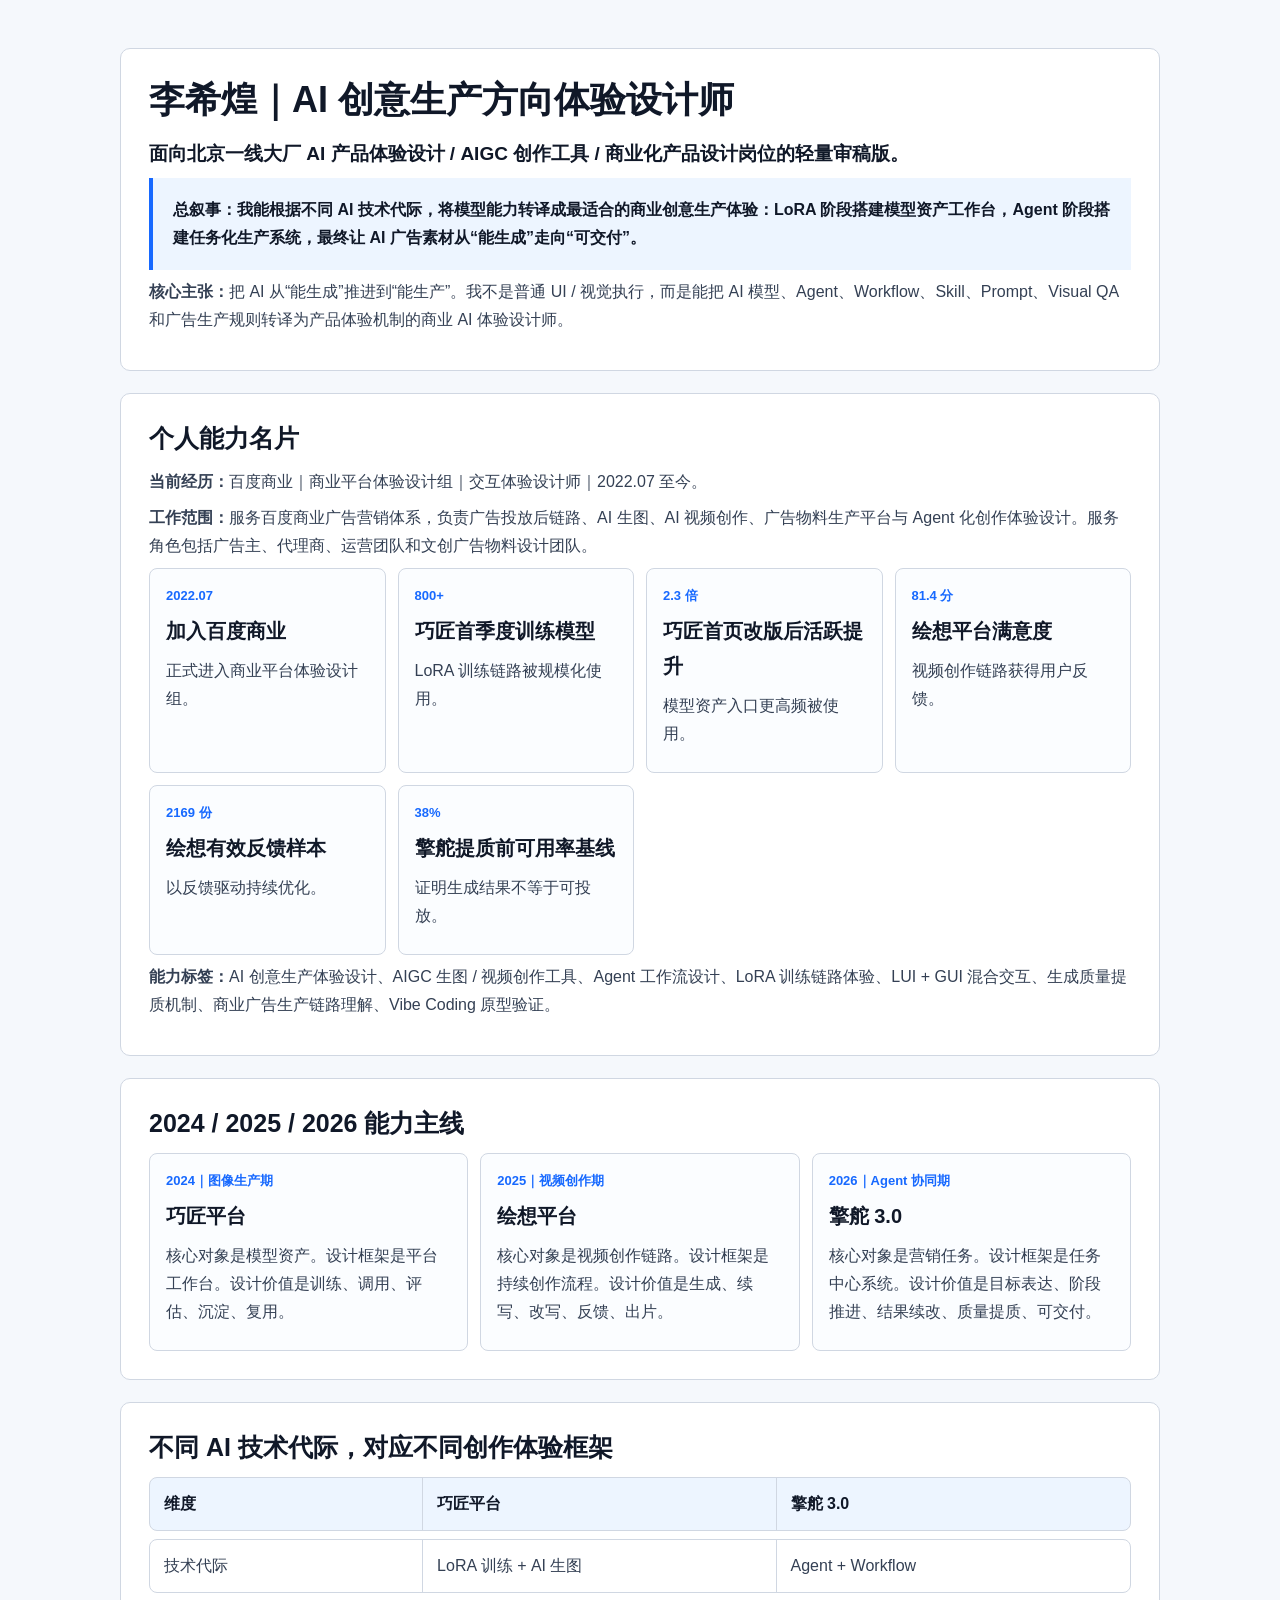
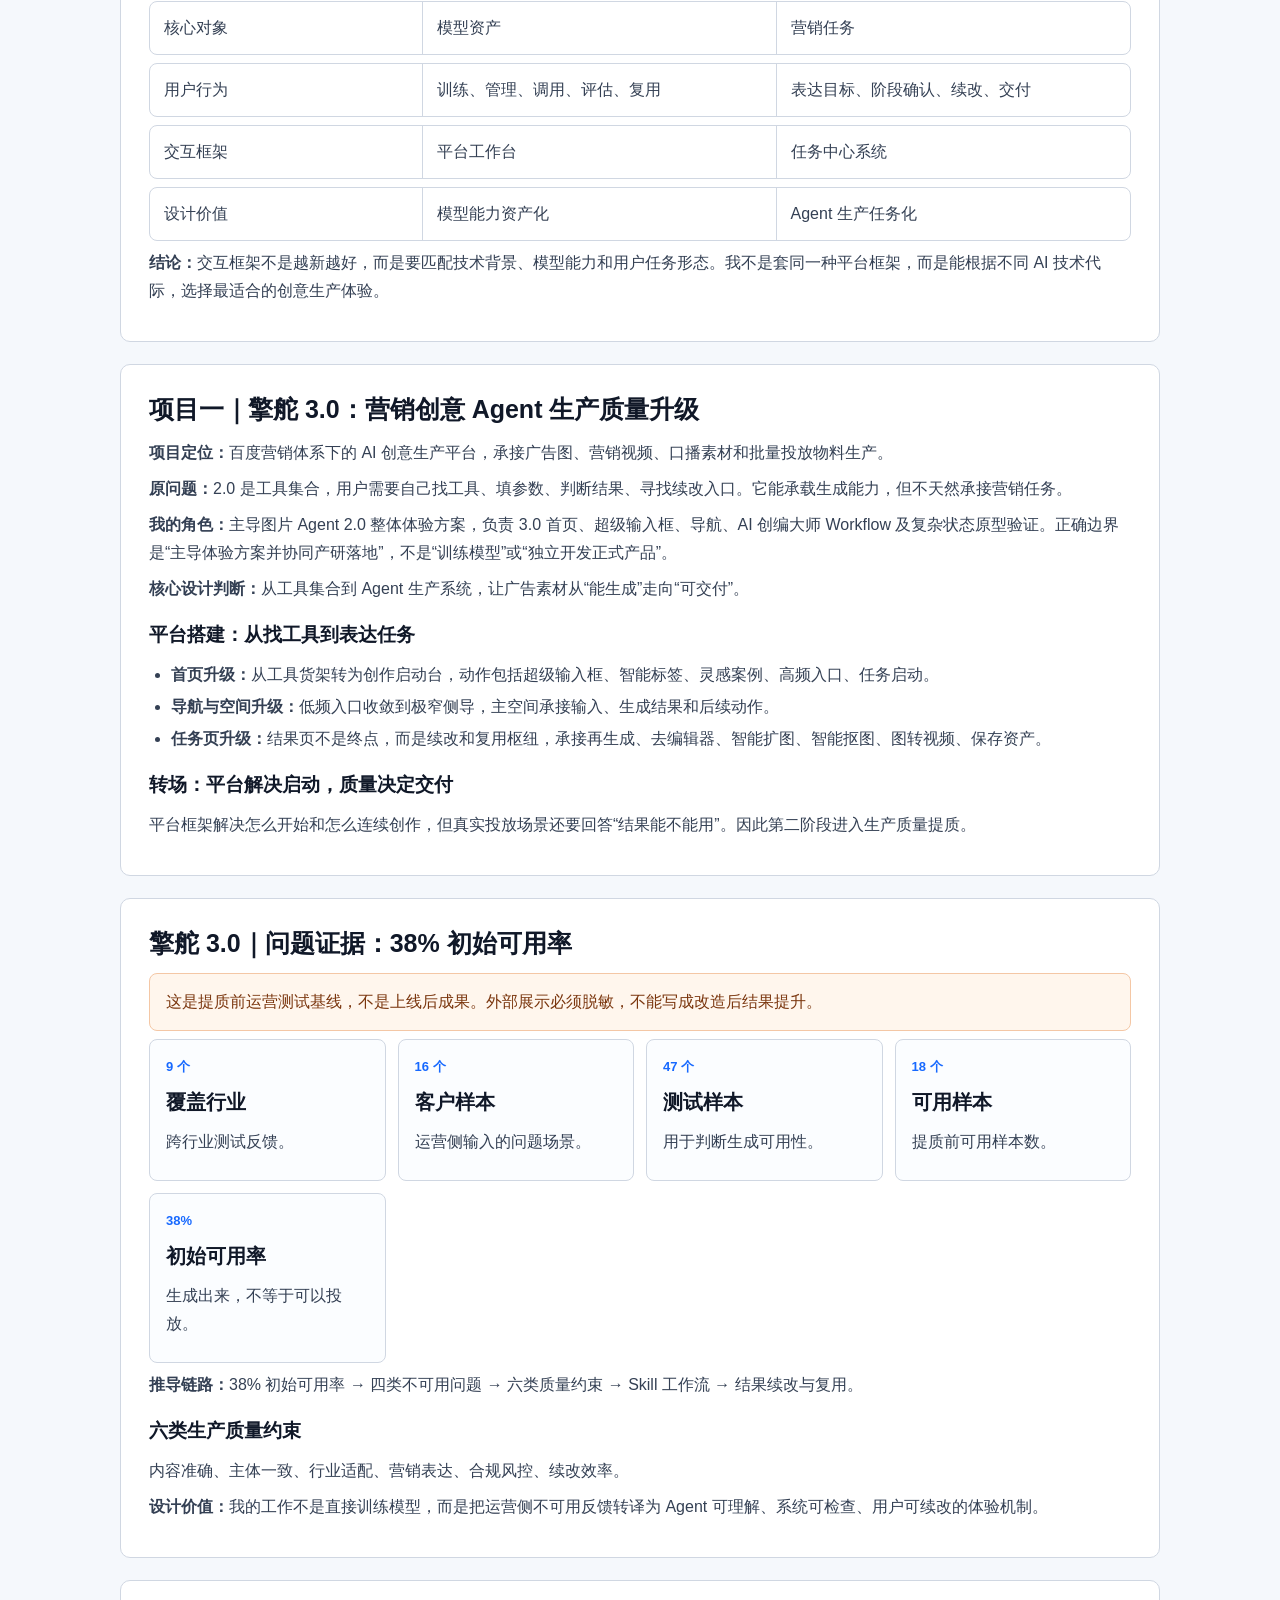
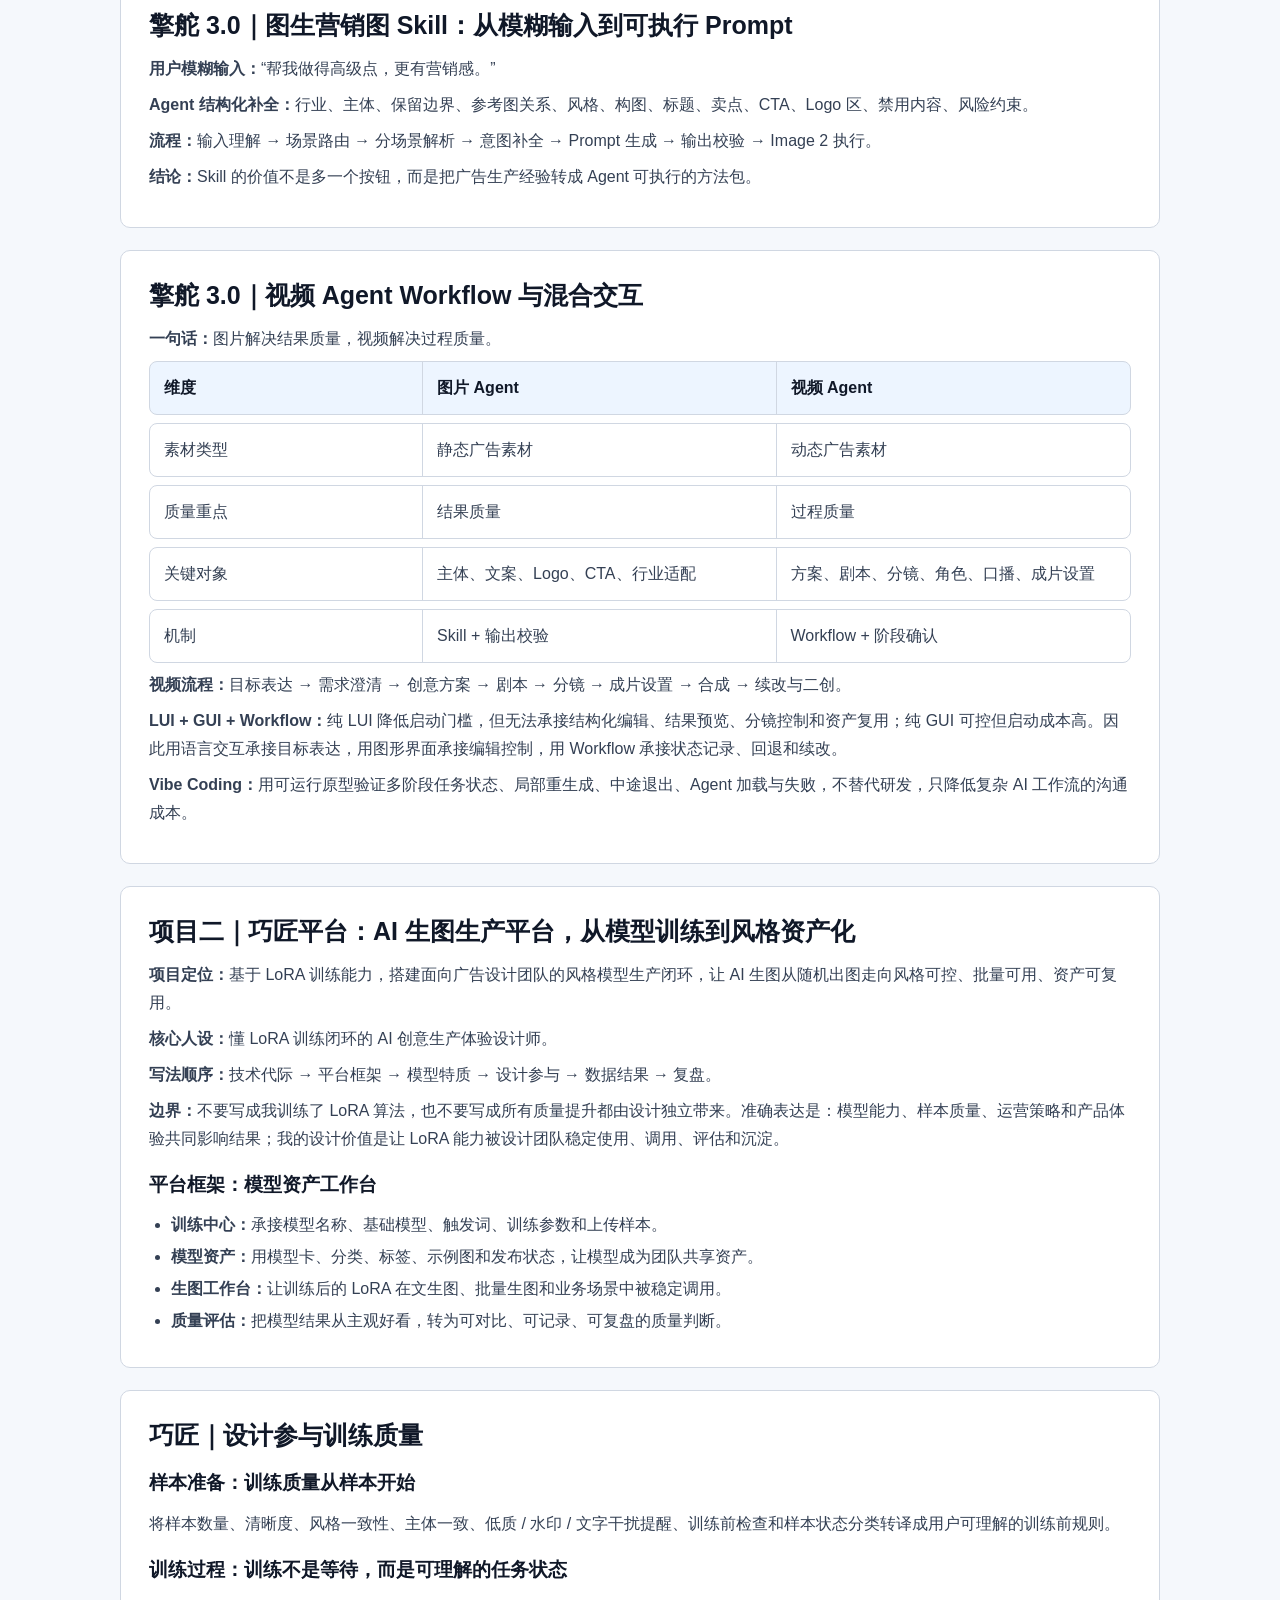
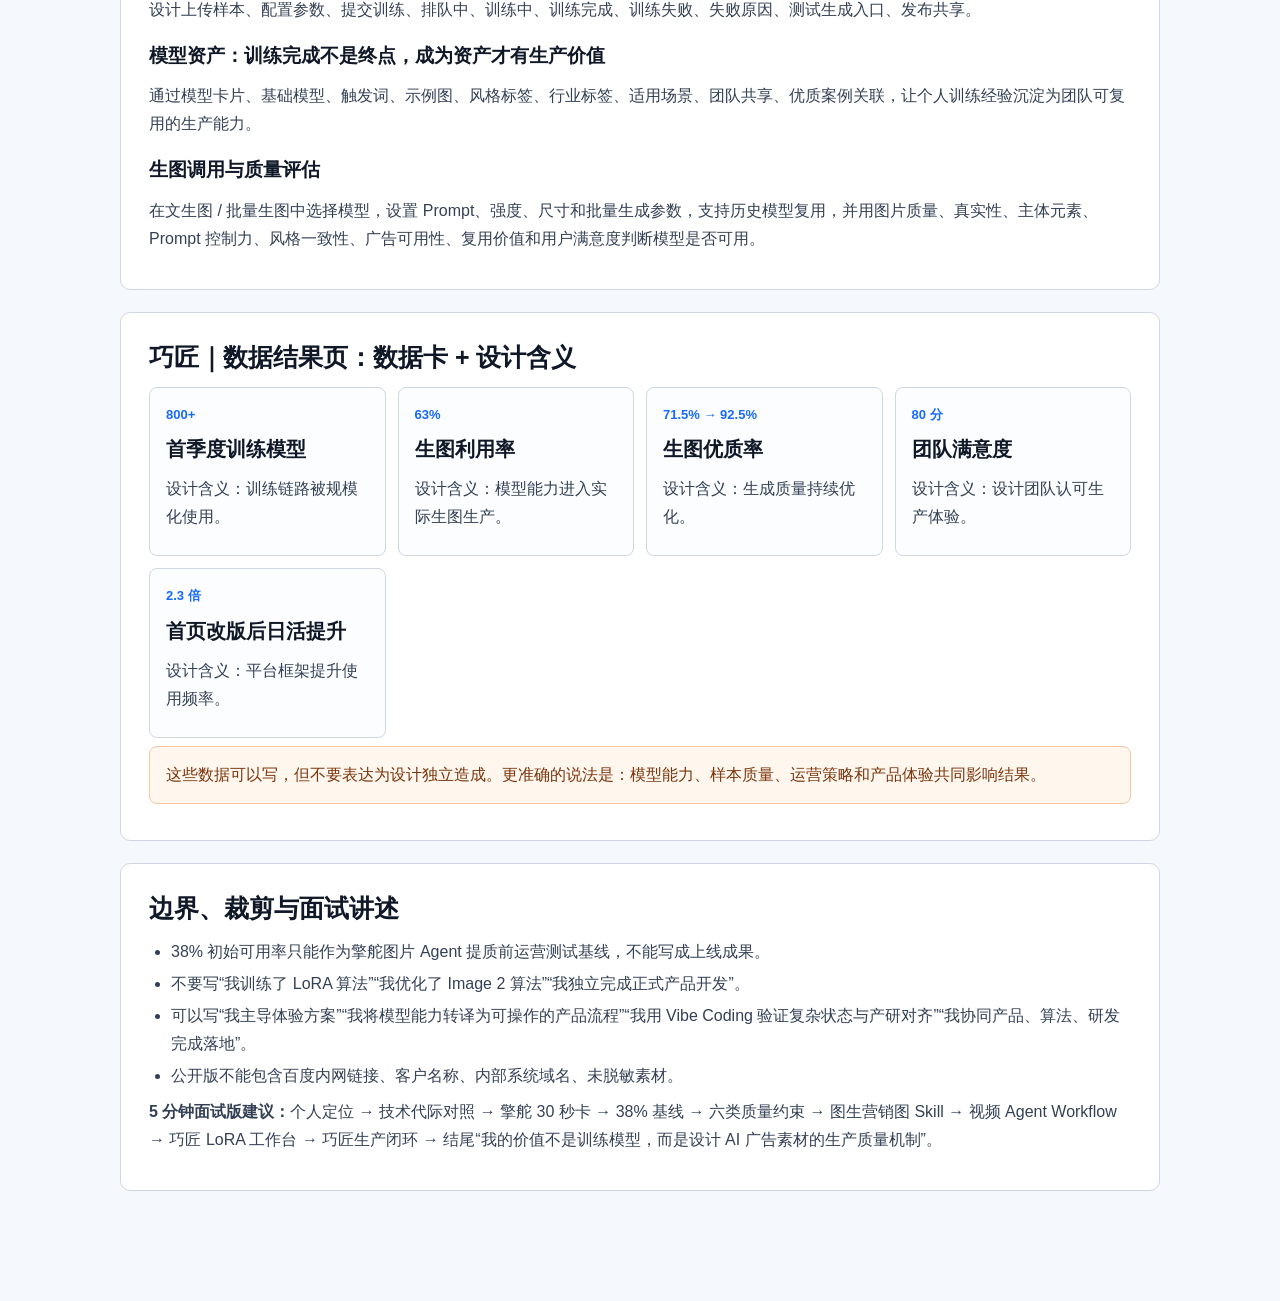
==== index.html @ fbc6fa7c "Optimize lightweight portfolio review page" ====
<!doctype html>
<html lang="zh-CN">
<head>
<meta charset="utf-8" />
<meta name="viewport" content="width=device-width, initial-scale=1" />
<title>人工智能创意生产研究｜轻量审稿版</title>
<style>
body{margin:0;background:#f5f8fc;color:#344054;font-family:-apple-system,BlinkMacSystemFont,"PingFang SC","Microsoft YaHei",Arial,sans-serif;line-height:1.75}main{max-width:1040px;margin:auto;padding:48px 24px 88px}section{margin:0 0 22px;padding:28px;border:1px solid #d0d7e2;border-radius:10px;background:#fff}h1,h2,h3{margin:0 0 14px;color:#101828;line-height:1.28}h1{font-size:36px}h2{font-size:25px}h3{font-size:19px;margin-top:20px}p{margin:8px 0}ul,ol{margin:8px 0 0 22px;padding:0}li{margin:4px 0}.lead{font-size:19px;font-weight:800;color:#101828}.tagline{padding:18px 20px;border-left:4px solid #1769ff;background:#edf5ff;color:#101828;font-weight:850}.grid{display:grid;grid-template-columns:repeat(auto-fit,minmax(230px,1fr));gap:12px}.card{padding:16px;border:1px solid #d0d7e2;border-radius:8px;background:#fbfdff}.card span{display:block;color:#1769ff;font-size:13px;font-weight:900}.card strong{display:block;margin:6px 0;color:#101828;font-size:20px}.table{display:grid;gap:8px}.row{display:grid;grid-template-columns:.85fr 1.1fr 1.1fr;border:1px solid #d0d7e2;border-radius:8px;overflow:hidden}.row>div{padding:12px 14px;border-right:1px solid #d0d7e2}.row>div:last-child{border-right:0}.head{background:#edf5ff;font-weight:900;color:#101828}.warn{padding:14px 16px;border:1px solid #f4c7a5;border-radius:8px;background:#fff6ed;color:#7a350d}@media(max-width:760px){main{padding:28px 14px 56px}section{padding:20px}.row{grid-template-columns:1fr}.row>div{border-right:0;border-bottom:1px solid #d0d7e2}.row>div:last-child{border-bottom:0}}
</style>
</head>
<body>
<main>
<section>
<h1>李希煌｜AI 创意生产方向体验设计师</h1>
<p class="lead">面向北京一线大厂 AI 产品体验设计 / AIGC 创作工具 / 商业化产品设计岗位的轻量审稿版。</p>
<p class="tagline">总叙事：我能根据不同 AI 技术代际，将模型能力转译成最适合的商业创意生产体验：LoRA 阶段搭建模型资产工作台，Agent 阶段搭建任务化生产系统，最终让 AI 广告素材从“能生成”走向“可交付”。</p>
<p><strong>核心主张：</strong>把 AI 从“能生成”推进到“能生产”。我不是普通 UI / 视觉执行，而是能把 AI 模型、Agent、Workflow、Skill、Prompt、Visual QA 和广告生产规则转译为产品体验机制的商业 AI 体验设计师。</p>
</section>
<section>
<h2>个人能力名片</h2>
<p><strong>当前经历：</strong>百度商业｜商业平台体验设计组｜交互体验设计师｜2022.07 至今。</p>
<p><strong>工作范围：</strong>服务百度商业广告营销体系，负责广告投放后链路、AI 生图、AI 视频创作、广告物料生产平台与 Agent 化创作体验设计。服务角色包括广告主、代理商、运营团队和文创广告物料设计团队。</p>
<div class="grid"><div class="card"><span>2022.07</span><strong>加入百度商业</strong><p>正式进入商业平台体验设计组。</p></div><div class="card"><span>800+</span><strong>巧匠首季度训练模型</strong><p>LoRA 训练链路被规模化使用。</p></div><div class="card"><span>2.3 倍</span><strong>巧匠首页改版后活跃提升</strong><p>模型资产入口更高频被使用。</p></div><div class="card"><span>81.4 分</span><strong>绘想平台满意度</strong><p>视频创作链路获得用户反馈。</p></div><div class="card"><span>2169 份</span><strong>绘想有效反馈样本</strong><p>以反馈驱动持续优化。</p></div><div class="card"><span>38%</span><strong>擎舵提质前可用率基线</strong><p>证明生成结果不等于可投放。</p></div></div>
<p><strong>能力标签：</strong>AI 创意生产体验设计、AIGC 生图 / 视频创作工具、Agent 工作流设计、LoRA 训练链路体验、LUI + GUI 混合交互、生成质量提质机制、商业广告生产链路理解、Vibe Coding 原型验证。</p>
</section>
<section>
<h2>2024 / 2025 / 2026 能力主线</h2>
<div class="grid"><div class="card"><span>2024｜图像生产期</span><strong>巧匠平台</strong><p>核心对象是模型资产。设计框架是平台工作台。设计价值是训练、调用、评估、沉淀、复用。</p></div><div class="card"><span>2025｜视频创作期</span><strong>绘想平台</strong><p>核心对象是视频创作链路。设计框架是持续创作流程。设计价值是生成、续写、改写、反馈、出片。</p></div><div class="card"><span>2026｜Agent 协同期</span><strong>擎舵 3.0</strong><p>核心对象是营销任务。设计框架是任务中心系统。设计价值是目标表达、阶段推进、结果续改、质量提质、可交付。</p></div></div>
</section>
<section>
<h2>不同 AI 技术代际，对应不同创作体验框架</h2>
<div class="table"><div class="row head"><div>维度</div><div>巧匠平台</div><div>擎舵 3.0</div></div><div class="row"><div>技术代际</div><div>LoRA 训练 + AI 生图</div><div>Agent + Workflow</div></div><div class="row"><div>核心对象</div><div>模型资产</div><div>营销任务</div></div><div class="row"><div>用户行为</div><div>训练、管理、调用、评估、复用</div><div>表达目标、阶段确认、续改、交付</div></div><div class="row"><div>交互框架</div><div>平台工作台</div><div>任务中心系统</div></div><div class="row"><div>设计价值</div><div>模型能力资产化</div><div>Agent 生产任务化</div></div></div>
<p><strong>结论：</strong>交互框架不是越新越好，而是要匹配技术背景、模型能力和用户任务形态。我不是套同一种平台框架，而是能根据不同 AI 技术代际，选择最适合的创意生产体验。</p>
</section>
<section>
<h2>项目一｜擎舵 3.0：营销创意 Agent 生产质量升级</h2>
<p><strong>项目定位：</strong>百度营销体系下的 AI 创意生产平台，承接广告图、营销视频、口播素材和批量投放物料生产。</p>
<p><strong>原问题：</strong>2.0 是工具集合，用户需要自己找工具、填参数、判断结果、寻找续改入口。它能承载生成能力，但不天然承接营销任务。</p>
<p><strong>我的角色：</strong>主导图片 Agent 2.0 整体体验方案，负责 3.0 首页、超级输入框、导航、AI 创编大师 Workflow 及复杂状态原型验证。正确边界是“主导体验方案并协同产研落地”，不是“训练模型”或“独立开发正式产品”。</p>
<p><strong>核心设计判断：</strong>从工具集合到 Agent 生产系统，让广告素材从“能生成”走向“可交付”。</p>
<h3>平台搭建：从找工具到表达任务</h3>
<ul><li><strong>首页升级：</strong>从工具货架转为创作启动台，动作包括超级输入框、智能标签、灵感案例、高频入口、任务启动。</li><li><strong>导航与空间升级：</strong>低频入口收敛到极窄侧导，主空间承接输入、生成结果和后续动作。</li><li><strong>任务页升级：</strong>结果页不是终点，而是续改和复用枢纽，承接再生成、去编辑器、智能扩图、智能抠图、图转视频、保存资产。</li></ul>
<h3>转场：平台解决启动，质量决定交付</h3>
<p>平台框架解决怎么开始和怎么连续创作，但真实投放场景还要回答“结果能不能用”。因此第二阶段进入生产质量提质。</p>
</section>
<section>
<h2>擎舵 3.0｜问题证据：38% 初始可用率</h2>
<p class="warn">这是提质前运营测试基线，不是上线后成果。外部展示必须脱敏，不能写成改造后结果提升。</p>
<div class="grid"><div class="card"><span>9 个</span><strong>覆盖行业</strong><p>跨行业测试反馈。</p></div><div class="card"><span>16 个</span><strong>客户样本</strong><p>运营侧输入的问题场景。</p></div><div class="card"><span>47 个</span><strong>测试样本</strong><p>用于判断生成可用性。</p></div><div class="card"><span>18 个</span><strong>可用样本</strong><p>提质前可用样本数。</p></div><div class="card"><span>38%</span><strong>初始可用率</strong><p>生成出来，不等于可以投放。</p></div></div>
<p><strong>推导链路：</strong>38% 初始可用率 → 四类不可用问题 → 六类质量约束 → Skill 工作流 → 结果续改与复用。</p>
<h3>六类生产质量约束</h3>
<p>内容准确、主体一致、行业适配、营销表达、合规风控、续改效率。</p>
<p><strong>设计价值：</strong>我的工作不是直接训练模型，而是把运营侧不可用反馈转译为 Agent 可理解、系统可检查、用户可续改的体验机制。</p>
</section>
<section>
<h2>擎舵 3.0｜图生营销图 Skill：从模糊输入到可执行 Prompt</h2>
<p><strong>用户模糊输入：</strong>“帮我做得高级点，更有营销感。”</p>
<p><strong>Agent 结构化补全：</strong>行业、主体、保留边界、参考图关系、风格、构图、标题、卖点、CTA、Logo 区、禁用内容、风险约束。</p>
<p><strong>流程：</strong>输入理解 → 场景路由 → 分场景解析 → 意图补全 → Prompt 生成 → 输出校验 → Image 2 执行。</p>
<p><strong>结论：</strong>Skill 的价值不是多一个按钮，而是把广告生产经验转成 Agent 可执行的方法包。</p>
</section>
<section>
<h2>擎舵 3.0｜视频 Agent Workflow 与混合交互</h2>
<p><strong>一句话：</strong>图片解决结果质量，视频解决过程质量。</p>
<div class="table"><div class="row head"><div>维度</div><div>图片 Agent</div><div>视频 Agent</div></div><div class="row"><div>素材类型</div><div>静态广告素材</div><div>动态广告素材</div></div><div class="row"><div>质量重点</div><div>结果质量</div><div>过程质量</div></div><div class="row"><div>关键对象</div><div>主体、文案、Logo、CTA、行业适配</div><div>方案、剧本、分镜、角色、口播、成片设置</div></div><div class="row"><div>机制</div><div>Skill + 输出校验</div><div>Workflow + 阶段确认</div></div></div>
<p><strong>视频流程：</strong>目标表达 → 需求澄清 → 创意方案 → 剧本 → 分镜 → 成片设置 → 合成 → 续改与二创。</p>
<p><strong>LUI + GUI + Workflow：</strong>纯 LUI 降低启动门槛，但无法承接结构化编辑、结果预览、分镜控制和资产复用；纯 GUI 可控但启动成本高。因此用语言交互承接目标表达，用图形界面承接编辑控制，用 Workflow 承接状态记录、回退和续改。</p>
<p><strong>Vibe Coding：</strong>用可运行原型验证多阶段任务状态、局部重生成、中途退出、Agent 加载与失败，不替代研发，只降低复杂 AI 工作流的沟通成本。</p>
</section>
<section>
<h2>项目二｜巧匠平台：AI 生图生产平台，从模型训练到风格资产化</h2>
<p><strong>项目定位：</strong>基于 LoRA 训练能力，搭建面向广告设计团队的风格模型生产闭环，让 AI 生图从随机出图走向风格可控、批量可用、资产可复用。</p>
<p><strong>核心人设：</strong>懂 LoRA 训练闭环的 AI 创意生产体验设计师。</p>
<p><strong>写法顺序：</strong>技术代际 → 平台框架 → 模型特质 → 设计参与 → 数据结果 → 复盘。</p>
<p><strong>边界：</strong>不要写成我训练了 LoRA 算法，也不要写成所有质量提升都由设计独立带来。准确表达是：模型能力、样本质量、运营策略和产品体验共同影响结果；我的设计价值是让 LoRA 能力被设计团队稳定使用、调用、评估和沉淀。</p>
<h3>平台框架：模型资产工作台</h3>
<ul><li><strong>训练中心：</strong>承接模型名称、基础模型、触发词、训练参数和上传样本。</li><li><strong>模型资产：</strong>用模型卡、分类、标签、示例图和发布状态，让模型成为团队共享资产。</li><li><strong>生图工作台：</strong>让训练后的 LoRA 在文生图、批量生图和业务场景中被稳定调用。</li><li><strong>质量评估：</strong>把模型结果从主观好看，转为可对比、可记录、可复盘的质量判断。</li></ul>
</section>
<section>
<h2>巧匠｜设计参与训练质量</h2>
<h3>样本准备：训练质量从样本开始</h3><p>将样本数量、清晰度、风格一致性、主体一致、低质 / 水印 / 文字干扰提醒、训练前检查和样本状态分类转译成用户可理解的训练前规则。</p>
<h3>训练过程：训练不是等待，而是可理解的任务状态</h3><p>设计上传样本、配置参数、提交训练、排队中、训练中、训练完成、训练失败、失败原因、测试生成入口、发布共享。</p>
<h3>模型资产：训练完成不是终点，成为资产才有生产价值</h3><p>通过模型卡片、基础模型、触发词、示例图、风格标签、行业标签、适用场景、团队共享、优质案例关联，让个人训练经验沉淀为团队可复用的生产能力。</p>
<h3>生图调用与质量评估</h3><p>在文生图 / 批量生图中选择模型，设置 Prompt、强度、尺寸和批量生成参数，支持历史模型复用，并用图片质量、真实性、主体元素、Prompt 控制力、风格一致性、广告可用性、复用价值和用户满意度判断模型是否可用。</p>
</section>
<section>
<h2>巧匠｜数据结果页：数据卡 + 设计含义</h2>
<div class="grid"><div class="card"><span>800+</span><strong>首季度训练模型</strong><p>设计含义：训练链路被规模化使用。</p></div><div class="card"><span>63%</span><strong>生图利用率</strong><p>设计含义：模型能力进入实际生图生产。</p></div><div class="card"><span>71.5% → 92.5%</span><strong>生图优质率</strong><p>设计含义：生成质量持续优化。</p></div><div class="card"><span>80 分</span><strong>团队满意度</strong><p>设计含义：设计团队认可生产体验。</p></div><div class="card"><span>2.3 倍</span><strong>首页改版后日活提升</strong><p>设计含义：平台框架提升使用频率。</p></div></div>
<p class="warn">这些数据可以写，但不要表达为设计独立造成。更准确的说法是：模型能力、样本质量、运营策略和产品体验共同影响结果。</p>
</section>
<section>
<h2>边界、裁剪与面试讲述</h2>
<ul><li>38% 初始可用率只能作为擎舵图片 Agent 提质前运营测试基线，不能写成上线成果。</li><li>不要写“我训练了 LoRA 算法”“我优化了 Image 2 算法”“我独立完成正式产品开发”。</li><li>可以写“我主导体验方案”“我将模型能力转译为可操作的产品流程”“我用 Vibe Coding 验证复杂状态与产研对齐”“我协同产品、算法、研发完成落地”。</li><li>公开版不能包含百度内网链接、客户名称、内部系统域名、未脱敏素材。</li></ul>
<p><strong>5 分钟面试版建议：</strong>个人定位 → 技术代际对照 → 擎舵 30 秒卡 → 38% 基线 → 六类质量约束 → 图生营销图 Skill → 视频 Agent Workflow → 巧匠 LoRA 工作台 → 巧匠生产闭环 → 结尾“我的价值不是训练模型，而是设计 AI 广告素材的生产质量机制”。</p>
</section>
</main>
</body>
</html>
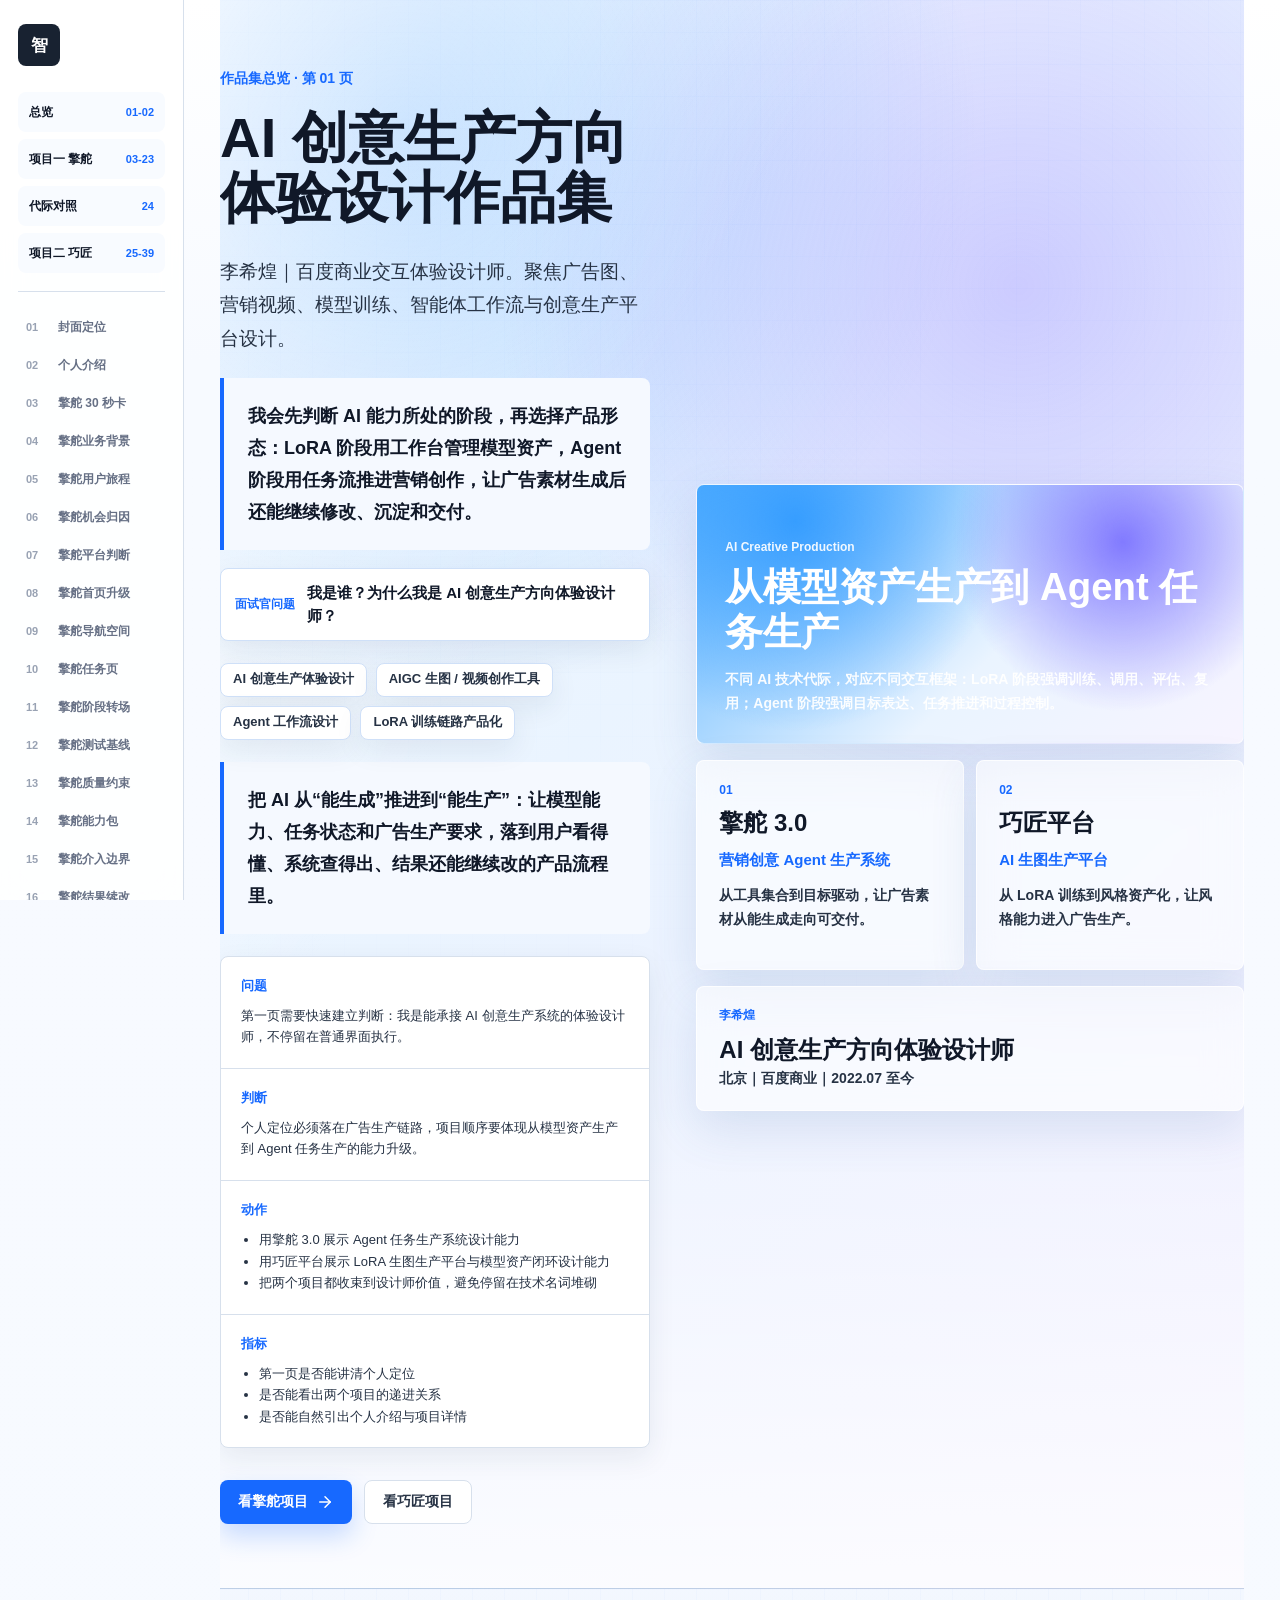
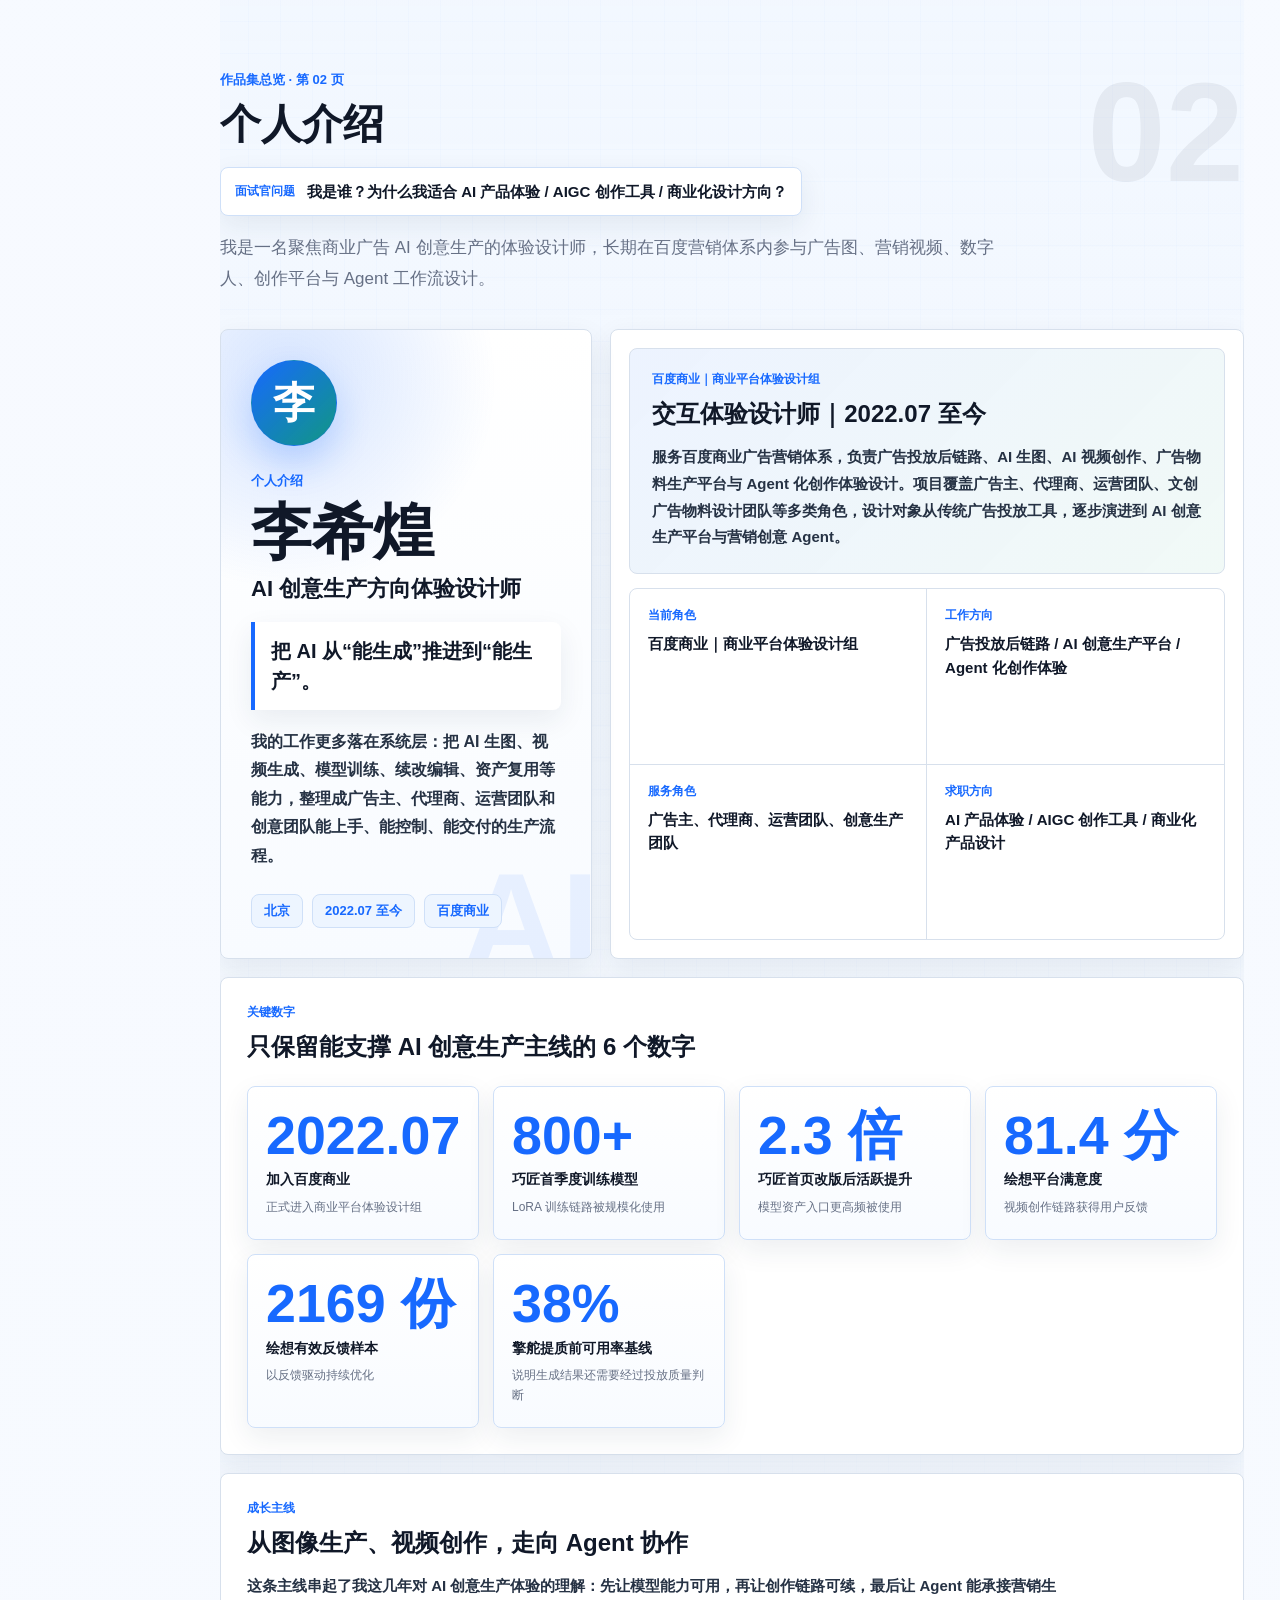
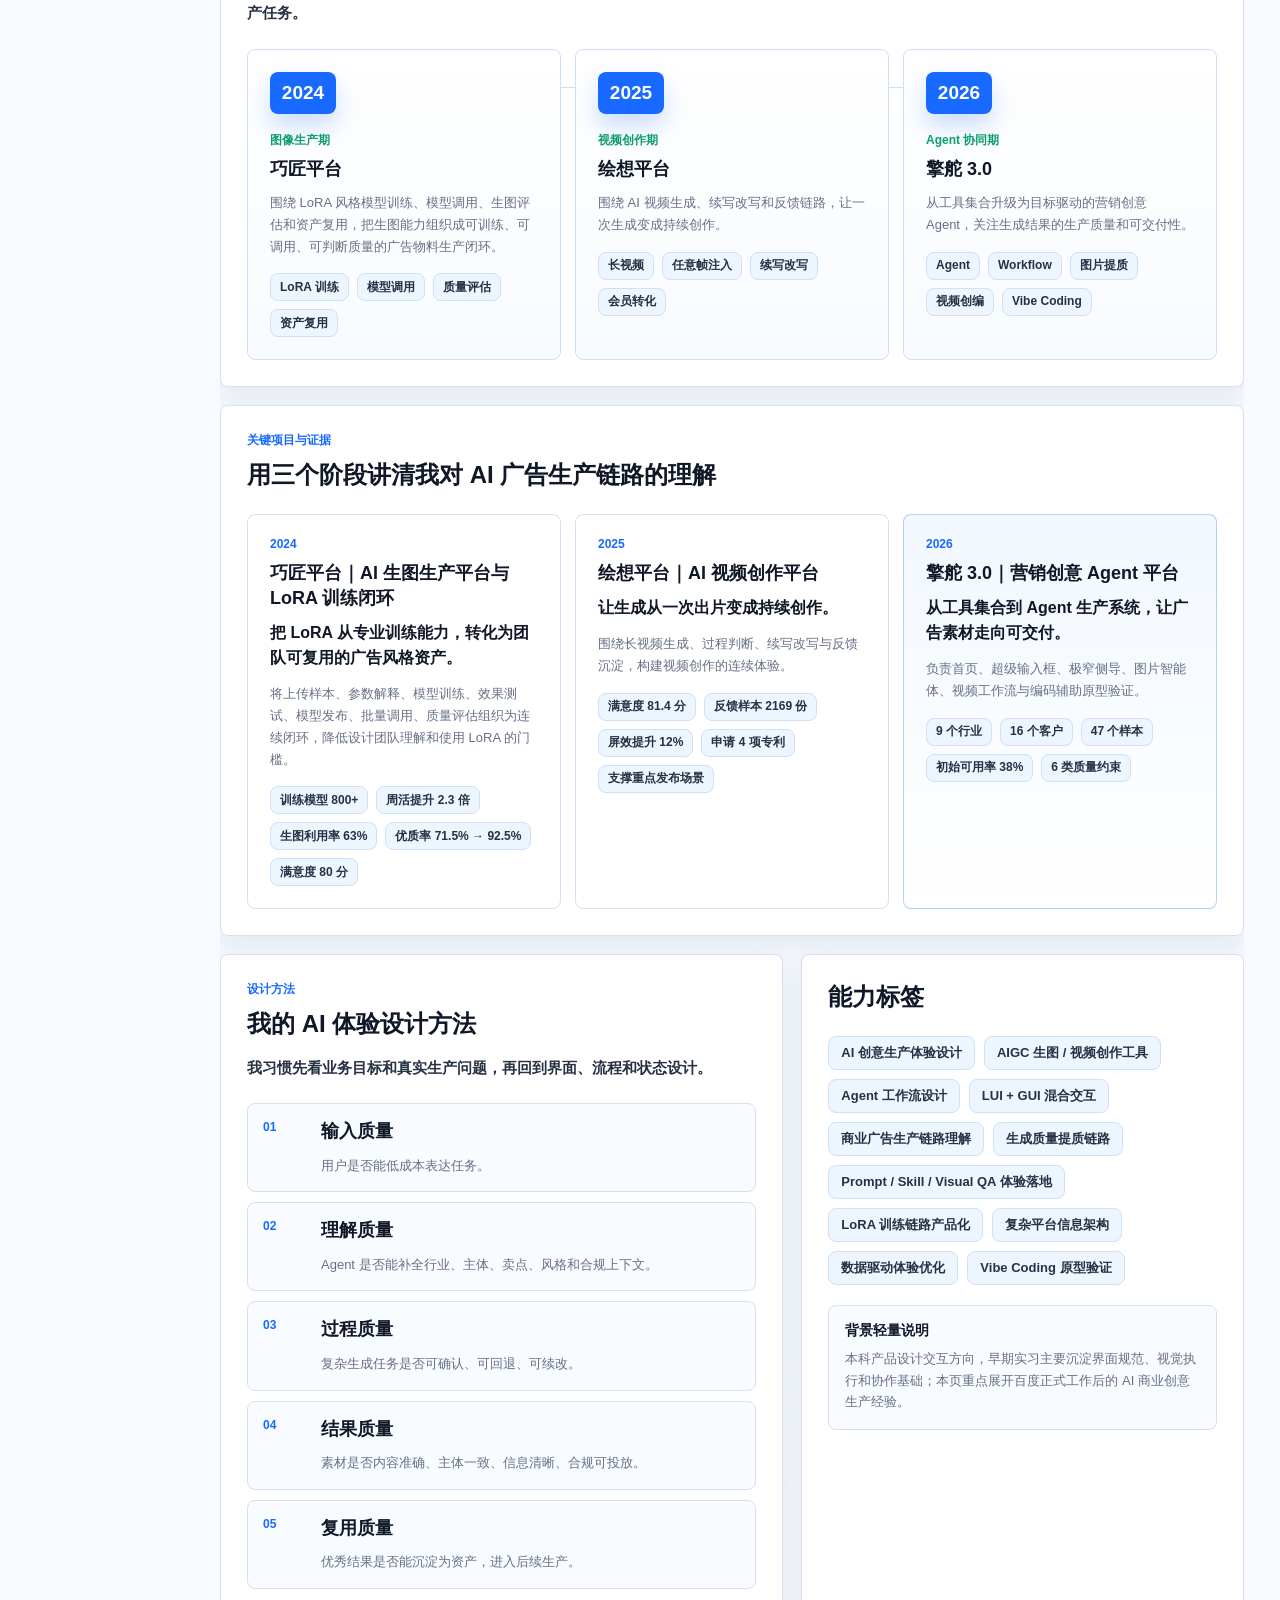
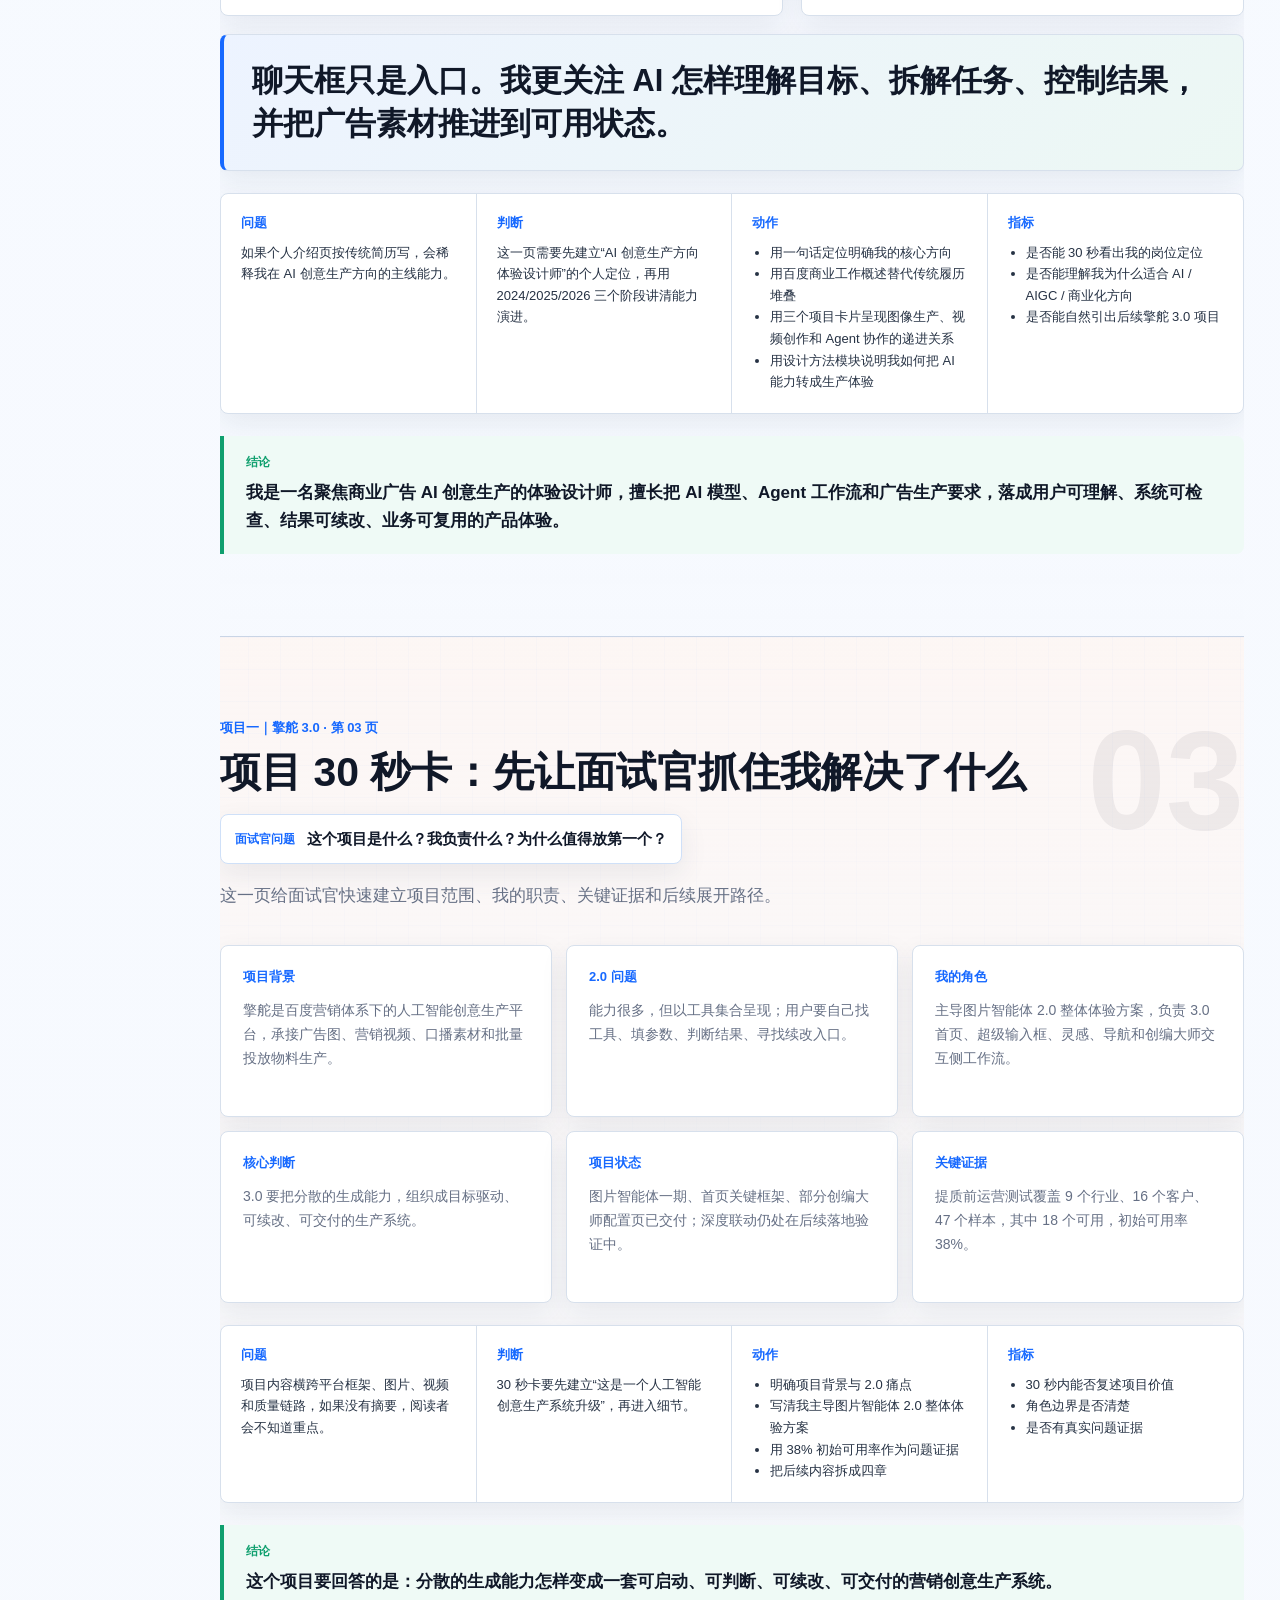
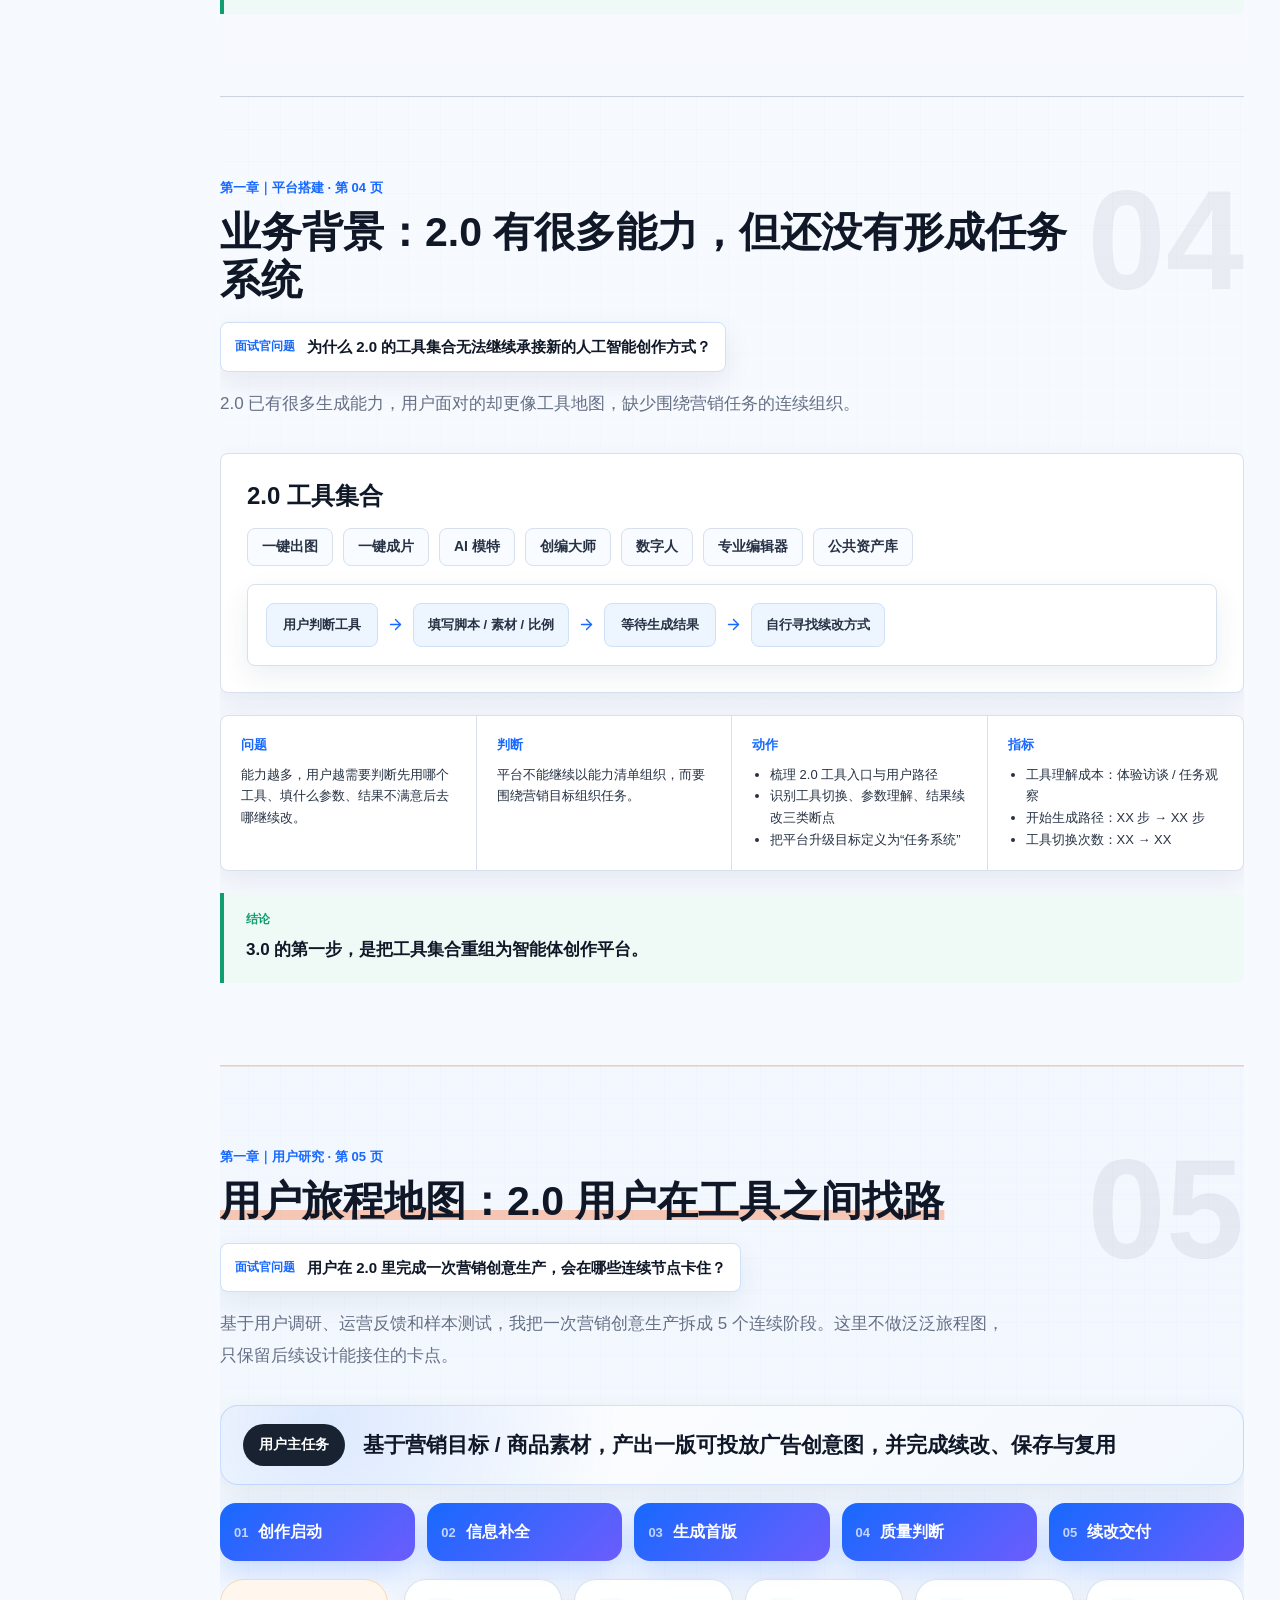
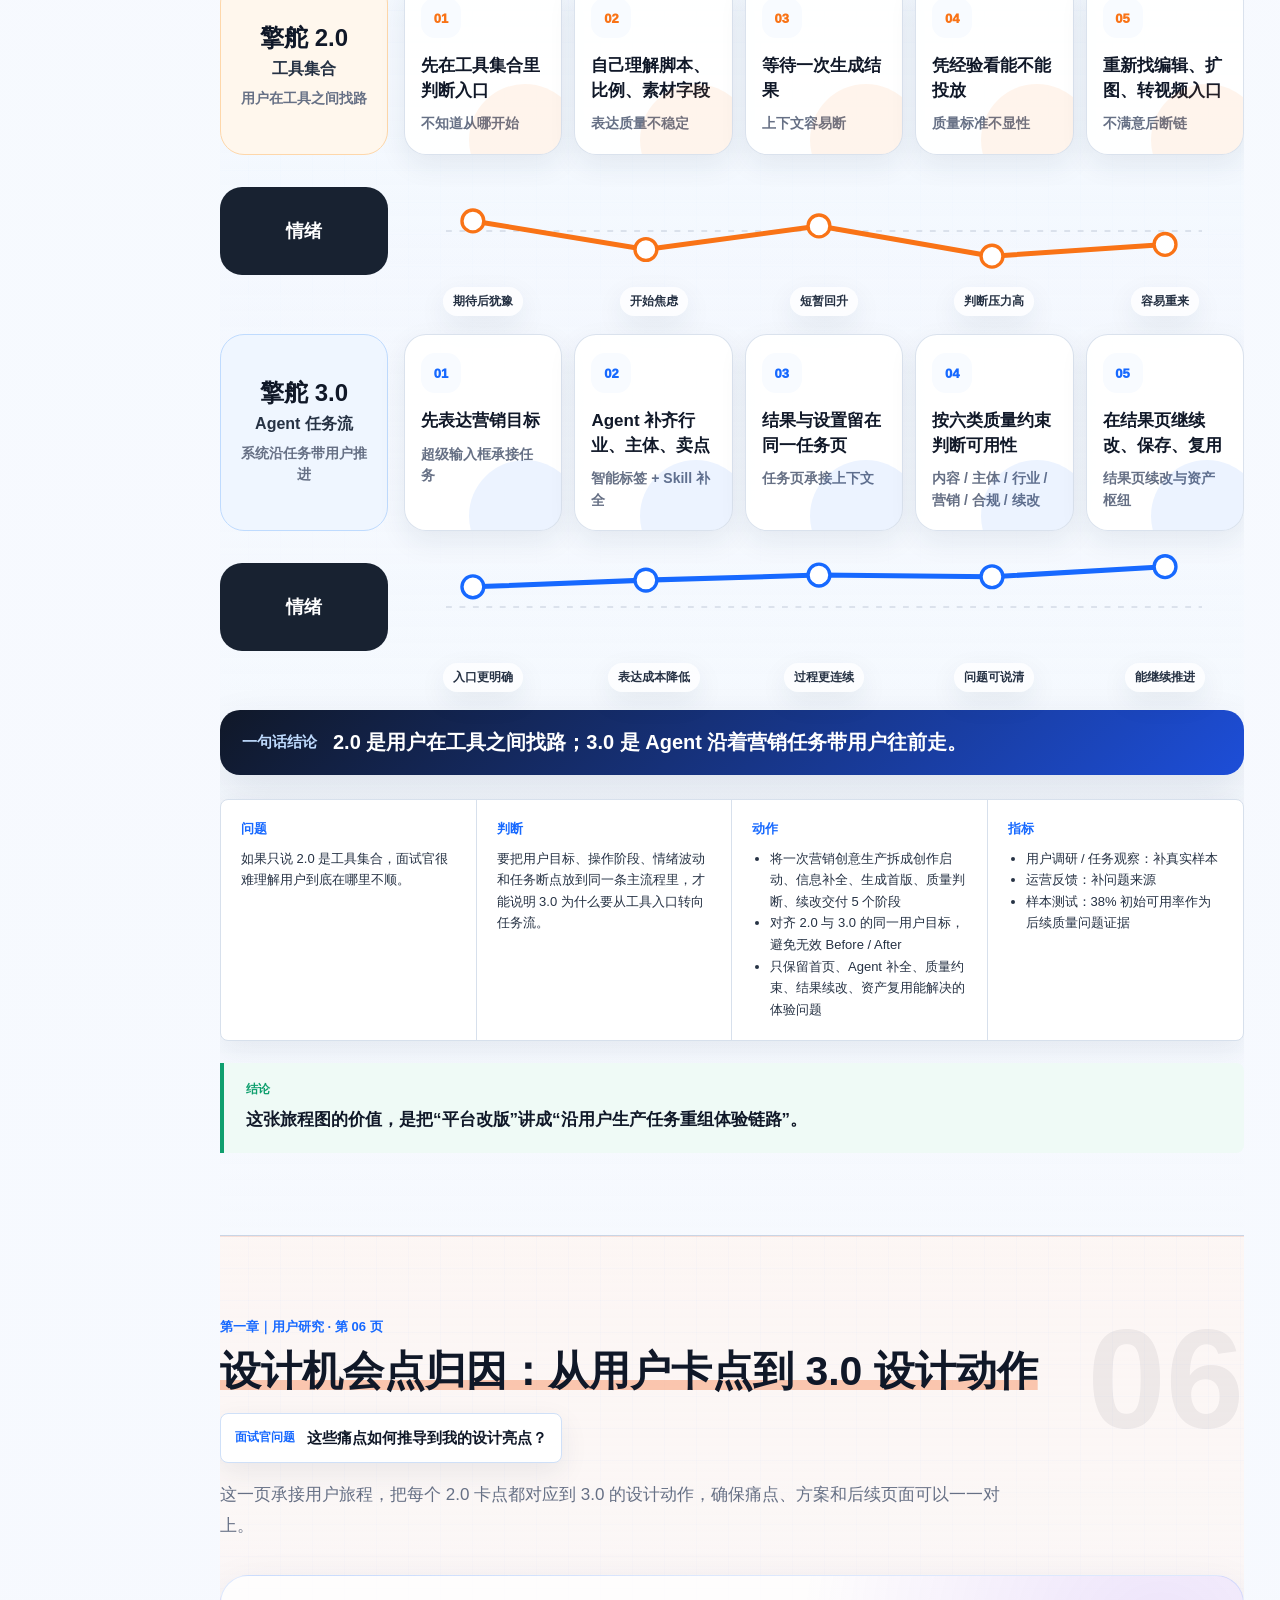
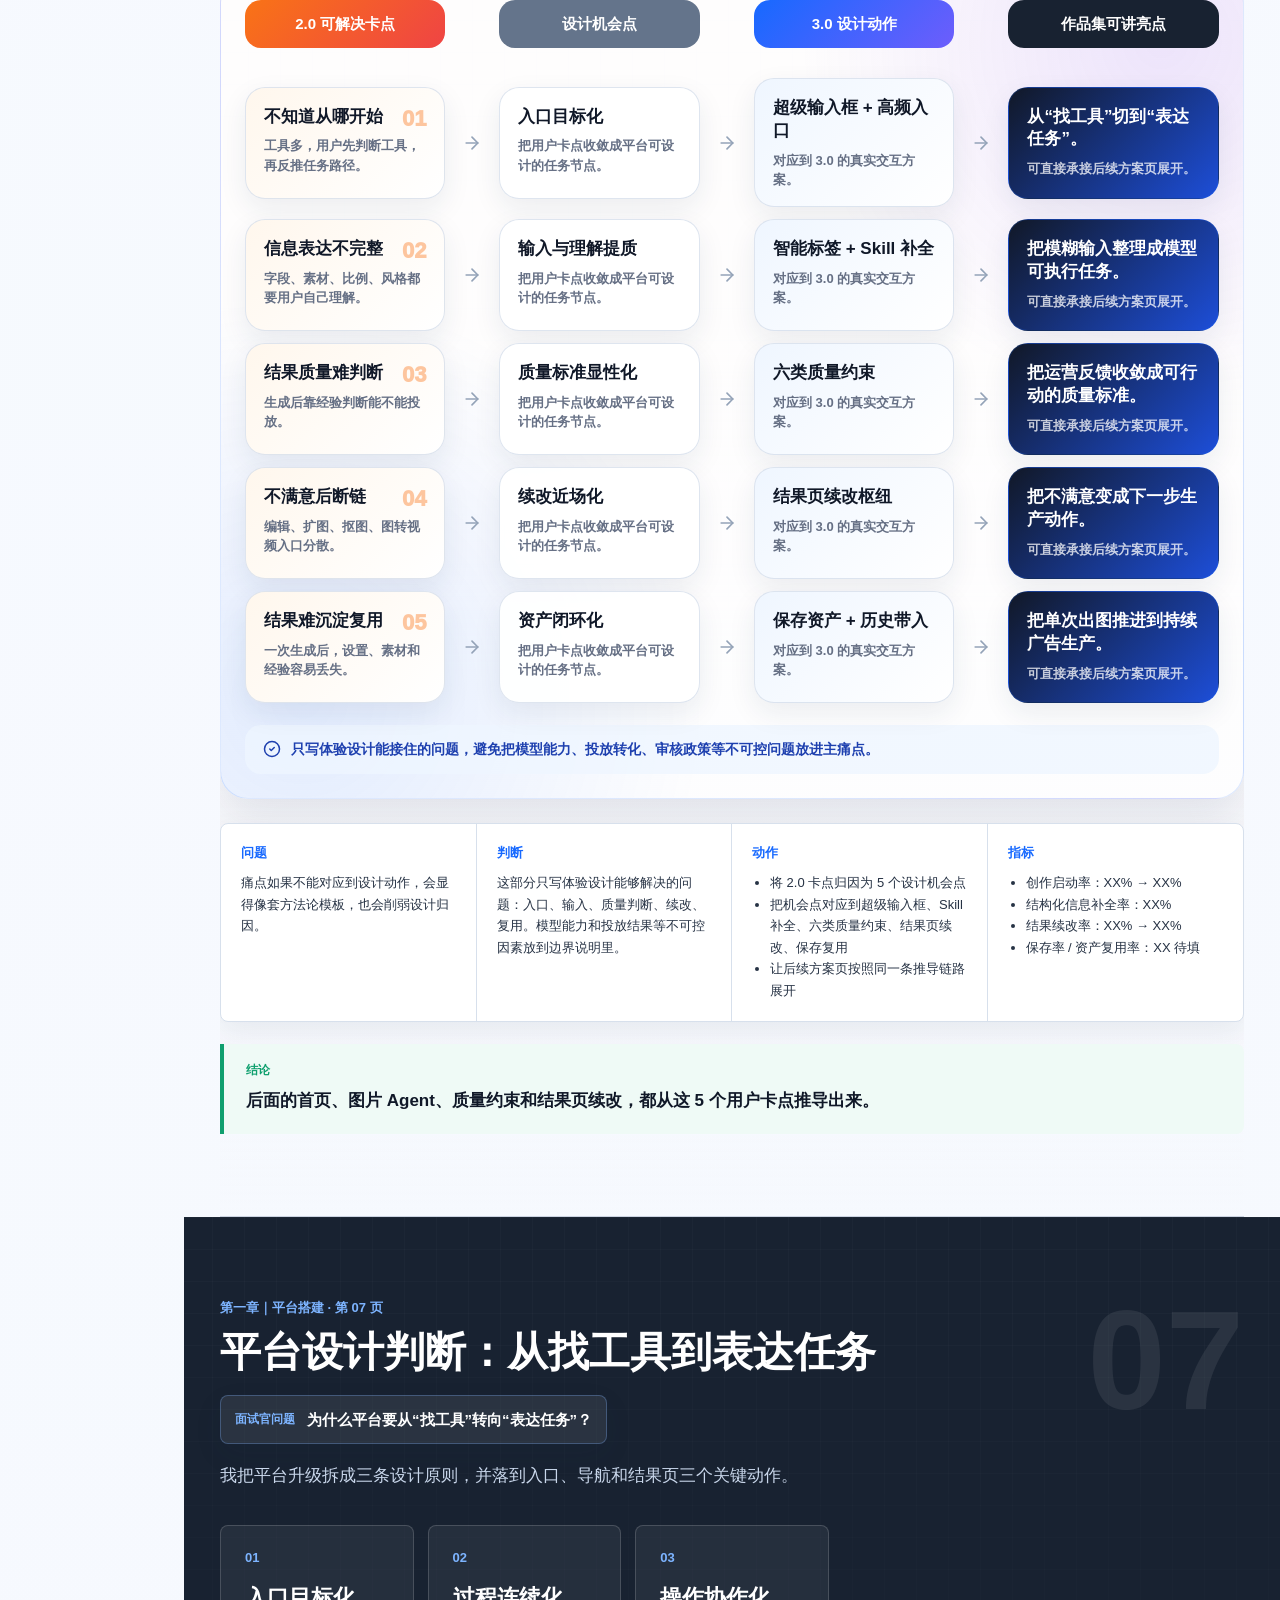
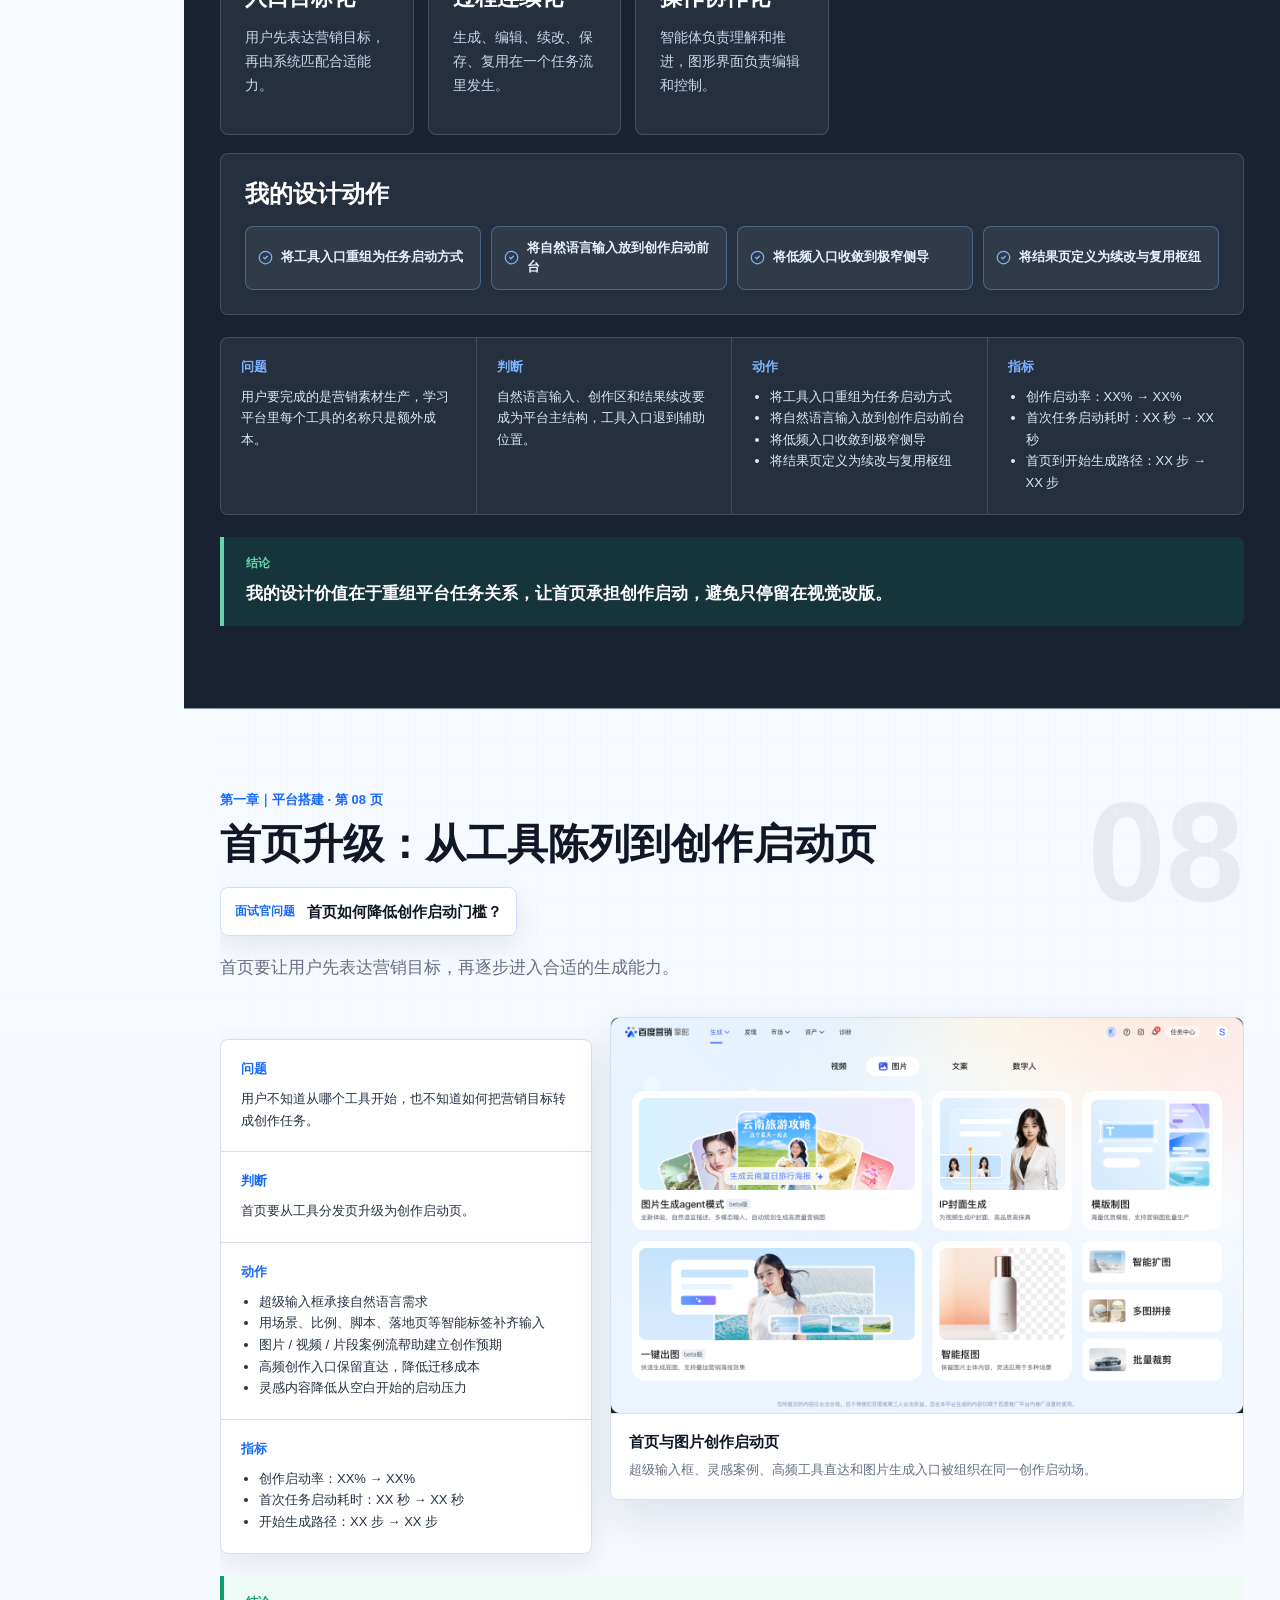
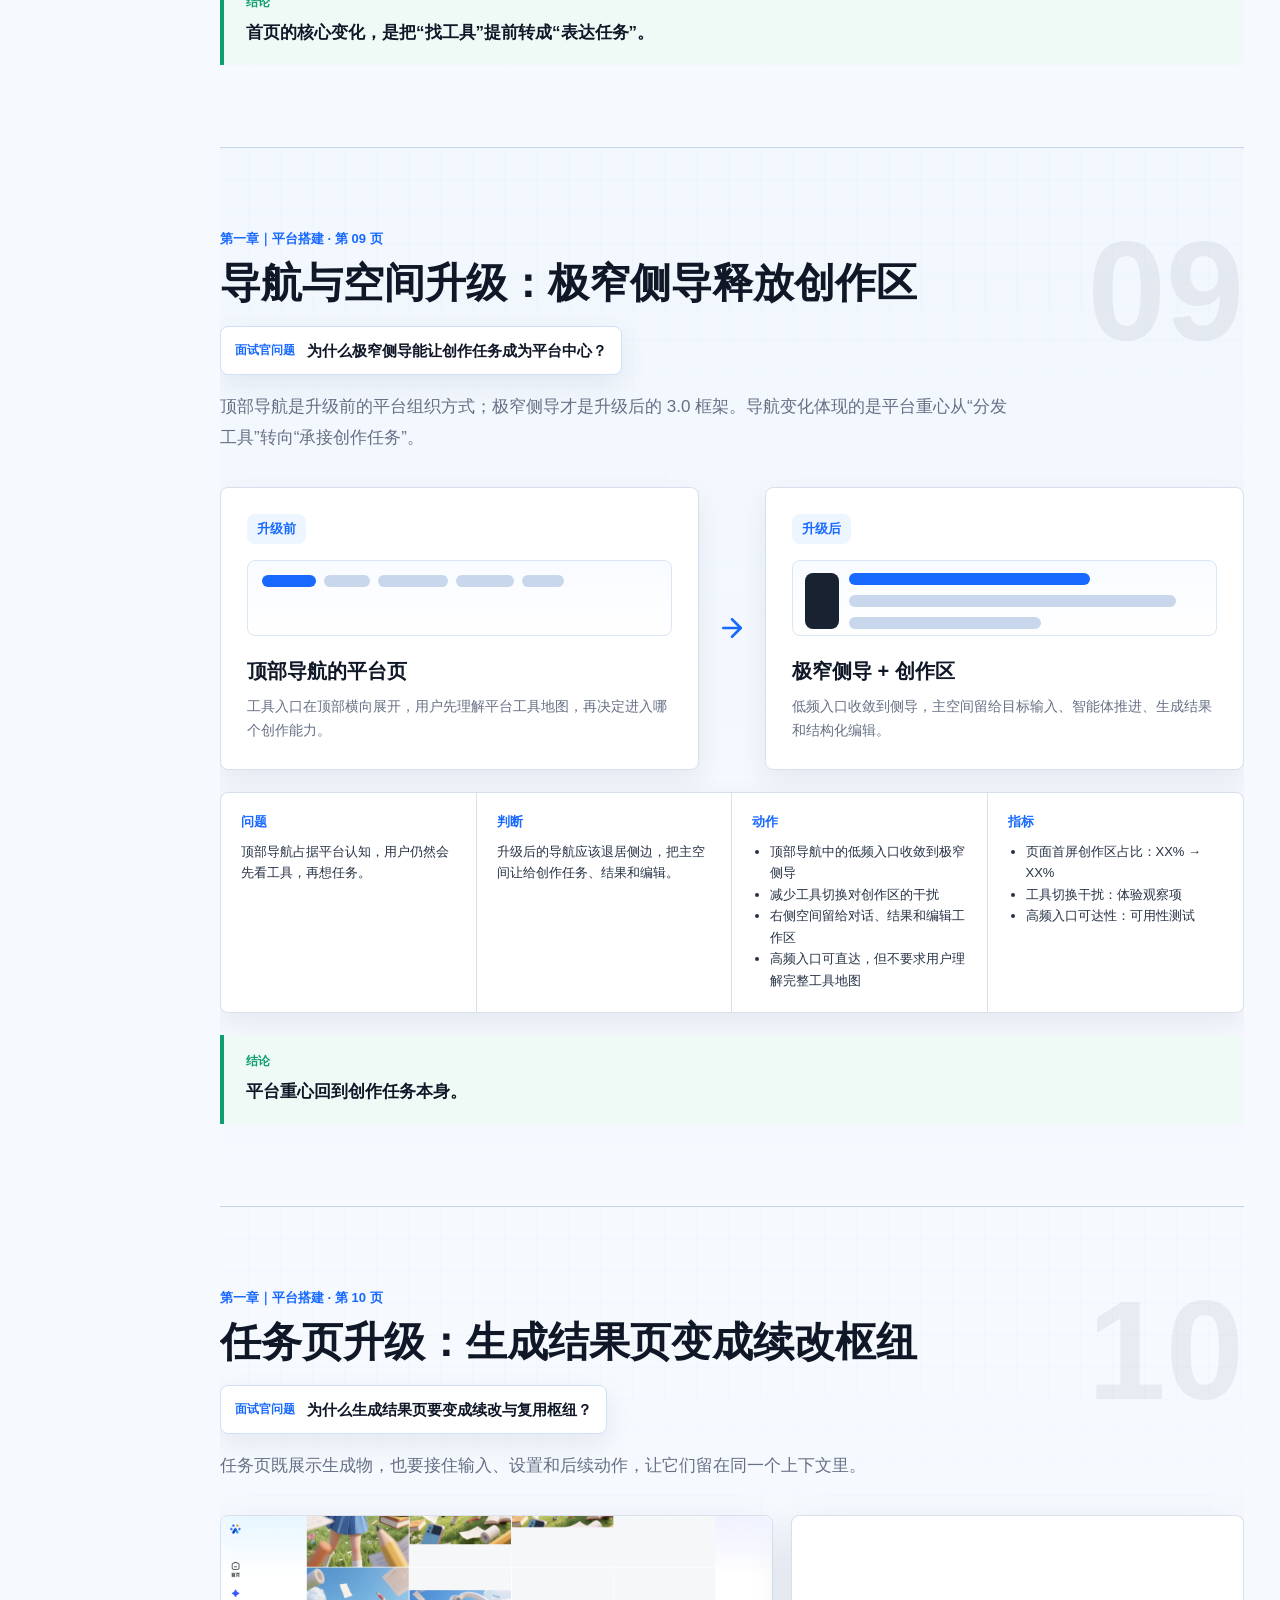
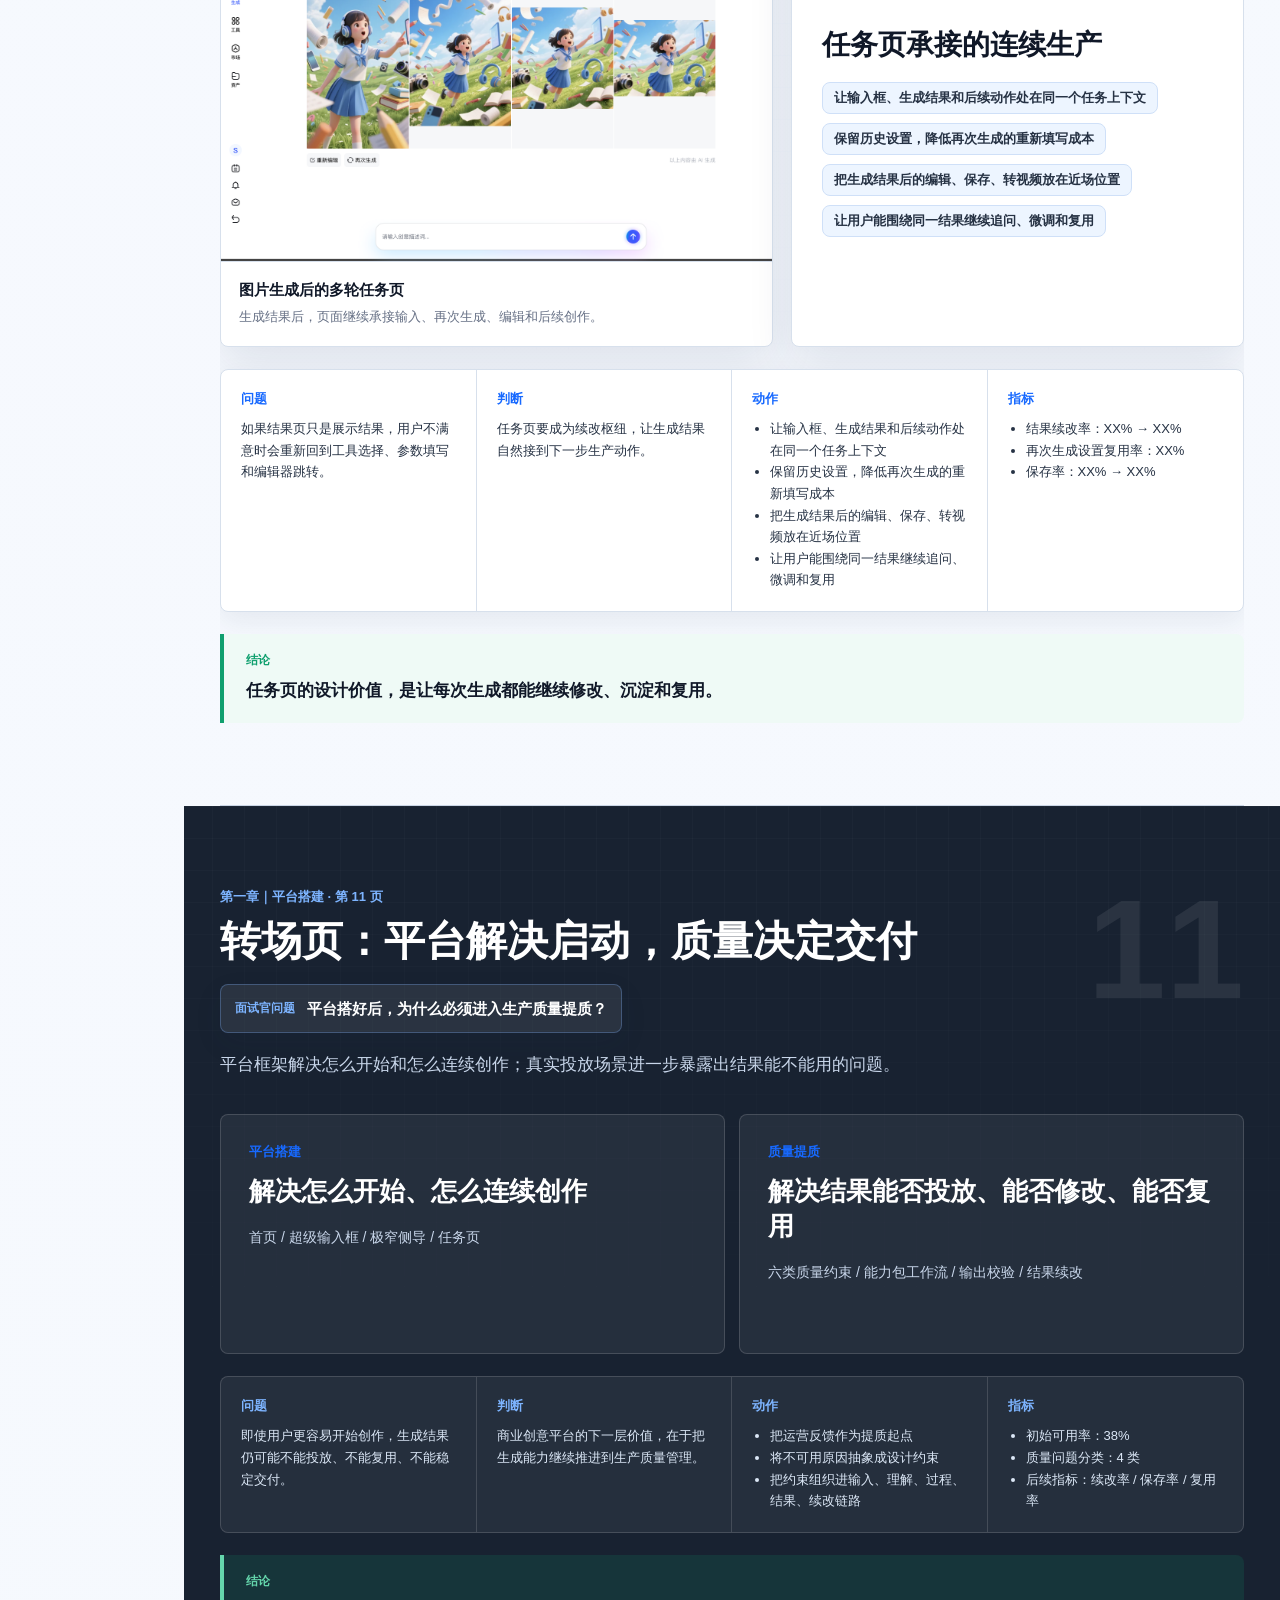
==== commit 5d29cced: "update portfolio 20260706" ====
--- a/index.html
+++ b/index.html
@@ -1,98 +1,14 @@
 <!doctype html>
 <html lang="zh-CN">
-<head>
-<meta charset="utf-8" />
-<meta name="viewport" content="width=device-width, initial-scale=1" />
-<title>人工智能创意生产研究｜轻量审稿版</title>
-<style>
-body{margin:0;background:#f5f8fc;color:#344054;font-family:-apple-system,BlinkMacSystemFont,"PingFang SC","Microsoft YaHei",Arial,sans-serif;line-height:1.75}main{max-width:1040px;margin:auto;padding:48px 24px 88px}section{margin:0 0 22px;padding:28px;border:1px solid #d0d7e2;border-radius:10px;background:#fff}h1,h2,h3{margin:0 0 14px;color:#101828;line-height:1.28}h1{font-size:36px}h2{font-size:25px}h3{font-size:19px;margin-top:20px}p{margin:8px 0}ul,ol{margin:8px 0 0 22px;padding:0}li{margin:4px 0}.lead{font-size:19px;font-weight:800;color:#101828}.tagline{padding:18px 20px;border-left:4px solid #1769ff;background:#edf5ff;color:#101828;font-weight:850}.grid{display:grid;grid-template-columns:repeat(auto-fit,minmax(230px,1fr));gap:12px}.card{padding:16px;border:1px solid #d0d7e2;border-radius:8px;background:#fbfdff}.card span{display:block;color:#1769ff;font-size:13px;font-weight:900}.card strong{display:block;margin:6px 0;color:#101828;font-size:20px}.table{display:grid;gap:8px}.row{display:grid;grid-template-columns:.85fr 1.1fr 1.1fr;border:1px solid #d0d7e2;border-radius:8px;overflow:hidden}.row>div{padding:12px 14px;border-right:1px solid #d0d7e2}.row>div:last-child{border-right:0}.head{background:#edf5ff;font-weight:900;color:#101828}.warn{padding:14px 16px;border:1px solid #f4c7a5;border-radius:8px;background:#fff6ed;color:#7a350d}@media(max-width:760px){main{padding:28px 14px 56px}section{padding:20px}.row{grid-template-columns:1fr}.row>div{border-right:0;border-bottom:1px solid #d0d7e2}.row>div:last-child{border-bottom:0}}
-</style>
-</head>
-<body>
-<main>
-<section>
-<h1>李希煌｜AI 创意生产方向体验设计师</h1>
-<p class="lead">面向北京一线大厂 AI 产品体验设计 / AIGC 创作工具 / 商业化产品设计岗位的轻量审稿版。</p>
-<p class="tagline">总叙事：我能根据不同 AI 技术代际，将模型能力转译成最适合的商业创意生产体验：LoRA 阶段搭建模型资产工作台，Agent 阶段搭建任务化生产系统，最终让 AI 广告素材从“能生成”走向“可交付”。</p>
-<p><strong>核心主张：</strong>把 AI 从“能生成”推进到“能生产”。我不是普通 UI / 视觉执行，而是能把 AI 模型、Agent、Workflow、Skill、Prompt、Visual QA 和广告生产规则转译为产品体验机制的商业 AI 体验设计师。</p>
-</section>
-<section>
-<h2>个人能力名片</h2>
-<p><strong>当前经历：</strong>百度商业｜商业平台体验设计组｜交互体验设计师｜2022.07 至今。</p>
-<p><strong>工作范围：</strong>服务百度商业广告营销体系，负责广告投放后链路、AI 生图、AI 视频创作、广告物料生产平台与 Agent 化创作体验设计。服务角色包括广告主、代理商、运营团队和文创广告物料设计团队。</p>
-<div class="grid"><div class="card"><span>2022.07</span><strong>加入百度商业</strong><p>正式进入商业平台体验设计组。</p></div><div class="card"><span>800+</span><strong>巧匠首季度训练模型</strong><p>LoRA 训练链路被规模化使用。</p></div><div class="card"><span>2.3 倍</span><strong>巧匠首页改版后活跃提升</strong><p>模型资产入口更高频被使用。</p></div><div class="card"><span>81.4 分</span><strong>绘想平台满意度</strong><p>视频创作链路获得用户反馈。</p></div><div class="card"><span>2169 份</span><strong>绘想有效反馈样本</strong><p>以反馈驱动持续优化。</p></div><div class="card"><span>38%</span><strong>擎舵提质前可用率基线</strong><p>证明生成结果不等于可投放。</p></div></div>
-<p><strong>能力标签：</strong>AI 创意生产体验设计、AIGC 生图 / 视频创作工具、Agent 工作流设计、LoRA 训练链路体验、LUI + GUI 混合交互、生成质量提质机制、商业广告生产链路理解、Vibe Coding 原型验证。</p>
-</section>
-<section>
-<h2>2024 / 2025 / 2026 能力主线</h2>
-<div class="grid"><div class="card"><span>2024｜图像生产期</span><strong>巧匠平台</strong><p>核心对象是模型资产。设计框架是平台工作台。设计价值是训练、调用、评估、沉淀、复用。</p></div><div class="card"><span>2025｜视频创作期</span><strong>绘想平台</strong><p>核心对象是视频创作链路。设计框架是持续创作流程。设计价值是生成、续写、改写、反馈、出片。</p></div><div class="card"><span>2026｜Agent 协同期</span><strong>擎舵 3.0</strong><p>核心对象是营销任务。设计框架是任务中心系统。设计价值是目标表达、阶段推进、结果续改、质量提质、可交付。</p></div></div>
-</section>
-<section>
-<h2>不同 AI 技术代际，对应不同创作体验框架</h2>
-<div class="table"><div class="row head"><div>维度</div><div>巧匠平台</div><div>擎舵 3.0</div></div><div class="row"><div>技术代际</div><div>LoRA 训练 + AI 生图</div><div>Agent + Workflow</div></div><div class="row"><div>核心对象</div><div>模型资产</div><div>营销任务</div></div><div class="row"><div>用户行为</div><div>训练、管理、调用、评估、复用</div><div>表达目标、阶段确认、续改、交付</div></div><div class="row"><div>交互框架</div><div>平台工作台</div><div>任务中心系统</div></div><div class="row"><div>设计价值</div><div>模型能力资产化</div><div>Agent 生产任务化</div></div></div>
-<p><strong>结论：</strong>交互框架不是越新越好，而是要匹配技术背景、模型能力和用户任务形态。我不是套同一种平台框架，而是能根据不同 AI 技术代际，选择最适合的创意生产体验。</p>
-</section>
-<section>
-<h2>项目一｜擎舵 3.0：营销创意 Agent 生产质量升级</h2>
-<p><strong>项目定位：</strong>百度营销体系下的 AI 创意生产平台，承接广告图、营销视频、口播素材和批量投放物料生产。</p>
-<p><strong>原问题：</strong>2.0 是工具集合，用户需要自己找工具、填参数、判断结果、寻找续改入口。它能承载生成能力，但不天然承接营销任务。</p>
-<p><strong>我的角色：</strong>主导图片 Agent 2.0 整体体验方案，负责 3.0 首页、超级输入框、导航、AI 创编大师 Workflow 及复杂状态原型验证。正确边界是“主导体验方案并协同产研落地”，不是“训练模型”或“独立开发正式产品”。</p>
-<p><strong>核心设计判断：</strong>从工具集合到 Agent 生产系统，让广告素材从“能生成”走向“可交付”。</p>
-<h3>平台搭建：从找工具到表达任务</h3>
-<ul><li><strong>首页升级：</strong>从工具货架转为创作启动台，动作包括超级输入框、智能标签、灵感案例、高频入口、任务启动。</li><li><strong>导航与空间升级：</strong>低频入口收敛到极窄侧导，主空间承接输入、生成结果和后续动作。</li><li><strong>任务页升级：</strong>结果页不是终点，而是续改和复用枢纽，承接再生成、去编辑器、智能扩图、智能抠图、图转视频、保存资产。</li></ul>
-<h3>转场：平台解决启动，质量决定交付</h3>
-<p>平台框架解决怎么开始和怎么连续创作，但真实投放场景还要回答“结果能不能用”。因此第二阶段进入生产质量提质。</p>
-</section>
-<section>
-<h2>擎舵 3.0｜问题证据：38% 初始可用率</h2>
-<p class="warn">这是提质前运营测试基线，不是上线后成果。外部展示必须脱敏，不能写成改造后结果提升。</p>
-<div class="grid"><div class="card"><span>9 个</span><strong>覆盖行业</strong><p>跨行业测试反馈。</p></div><div class="card"><span>16 个</span><strong>客户样本</strong><p>运营侧输入的问题场景。</p></div><div class="card"><span>47 个</span><strong>测试样本</strong><p>用于判断生成可用性。</p></div><div class="card"><span>18 个</span><strong>可用样本</strong><p>提质前可用样本数。</p></div><div class="card"><span>38%</span><strong>初始可用率</strong><p>生成出来，不等于可以投放。</p></div></div>
-<p><strong>推导链路：</strong>38% 初始可用率 → 四类不可用问题 → 六类质量约束 → Skill 工作流 → 结果续改与复用。</p>
-<h3>六类生产质量约束</h3>
-<p>内容准确、主体一致、行业适配、营销表达、合规风控、续改效率。</p>
-<p><strong>设计价值：</strong>我的工作不是直接训练模型，而是把运营侧不可用反馈转译为 Agent 可理解、系统可检查、用户可续改的体验机制。</p>
-</section>
-<section>
-<h2>擎舵 3.0｜图生营销图 Skill：从模糊输入到可执行 Prompt</h2>
-<p><strong>用户模糊输入：</strong>“帮我做得高级点，更有营销感。”</p>
-<p><strong>Agent 结构化补全：</strong>行业、主体、保留边界、参考图关系、风格、构图、标题、卖点、CTA、Logo 区、禁用内容、风险约束。</p>
-<p><strong>流程：</strong>输入理解 → 场景路由 → 分场景解析 → 意图补全 → Prompt 生成 → 输出校验 → Image 2 执行。</p>
-<p><strong>结论：</strong>Skill 的价值不是多一个按钮，而是把广告生产经验转成 Agent 可执行的方法包。</p>
-</section>
-<section>
-<h2>擎舵 3.0｜视频 Agent Workflow 与混合交互</h2>
-<p><strong>一句话：</strong>图片解决结果质量，视频解决过程质量。</p>
-<div class="table"><div class="row head"><div>维度</div><div>图片 Agent</div><div>视频 Agent</div></div><div class="row"><div>素材类型</div><div>静态广告素材</div><div>动态广告素材</div></div><div class="row"><div>质量重点</div><div>结果质量</div><div>过程质量</div></div><div class="row"><div>关键对象</div><div>主体、文案、Logo、CTA、行业适配</div><div>方案、剧本、分镜、角色、口播、成片设置</div></div><div class="row"><div>机制</div><div>Skill + 输出校验</div><div>Workflow + 阶段确认</div></div></div>
-<p><strong>视频流程：</strong>目标表达 → 需求澄清 → 创意方案 → 剧本 → 分镜 → 成片设置 → 合成 → 续改与二创。</p>
-<p><strong>LUI + GUI + Workflow：</strong>纯 LUI 降低启动门槛，但无法承接结构化编辑、结果预览、分镜控制和资产复用；纯 GUI 可控但启动成本高。因此用语言交互承接目标表达，用图形界面承接编辑控制，用 Workflow 承接状态记录、回退和续改。</p>
-<p><strong>Vibe Coding：</strong>用可运行原型验证多阶段任务状态、局部重生成、中途退出、Agent 加载与失败，不替代研发，只降低复杂 AI 工作流的沟通成本。</p>
-</section>
-<section>
-<h2>项目二｜巧匠平台：AI 生图生产平台，从模型训练到风格资产化</h2>
-<p><strong>项目定位：</strong>基于 LoRA 训练能力，搭建面向广告设计团队的风格模型生产闭环，让 AI 生图从随机出图走向风格可控、批量可用、资产可复用。</p>
-<p><strong>核心人设：</strong>懂 LoRA 训练闭环的 AI 创意生产体验设计师。</p>
-<p><strong>写法顺序：</strong>技术代际 → 平台框架 → 模型特质 → 设计参与 → 数据结果 → 复盘。</p>
-<p><strong>边界：</strong>不要写成我训练了 LoRA 算法，也不要写成所有质量提升都由设计独立带来。准确表达是：模型能力、样本质量、运营策略和产品体验共同影响结果；我的设计价值是让 LoRA 能力被设计团队稳定使用、调用、评估和沉淀。</p>
-<h3>平台框架：模型资产工作台</h3>
-<ul><li><strong>训练中心：</strong>承接模型名称、基础模型、触发词、训练参数和上传样本。</li><li><strong>模型资产：</strong>用模型卡、分类、标签、示例图和发布状态，让模型成为团队共享资产。</li><li><strong>生图工作台：</strong>让训练后的 LoRA 在文生图、批量生图和业务场景中被稳定调用。</li><li><strong>质量评估：</strong>把模型结果从主观好看，转为可对比、可记录、可复盘的质量判断。</li></ul>
-</section>
-<section>
-<h2>巧匠｜设计参与训练质量</h2>
-<h3>样本准备：训练质量从样本开始</h3><p>将样本数量、清晰度、风格一致性、主体一致、低质 / 水印 / 文字干扰提醒、训练前检查和样本状态分类转译成用户可理解的训练前规则。</p>
-<h3>训练过程：训练不是等待，而是可理解的任务状态</h3><p>设计上传样本、配置参数、提交训练、排队中、训练中、训练完成、训练失败、失败原因、测试生成入口、发布共享。</p>
-<h3>模型资产：训练完成不是终点，成为资产才有生产价值</h3><p>通过模型卡片、基础模型、触发词、示例图、风格标签、行业标签、适用场景、团队共享、优质案例关联，让个人训练经验沉淀为团队可复用的生产能力。</p>
-<h3>生图调用与质量评估</h3><p>在文生图 / 批量生图中选择模型，设置 Prompt、强度、尺寸和批量生成参数，支持历史模型复用，并用图片质量、真实性、主体元素、Prompt 控制力、风格一致性、广告可用性、复用价值和用户满意度判断模型是否可用。</p>
-</section>
-<section>
-<h2>巧匠｜数据结果页：数据卡 + 设计含义</h2>
-<div class="grid"><div class="card"><span>800+</span><strong>首季度训练模型</strong><p>设计含义：训练链路被规模化使用。</p></div><div class="card"><span>63%</span><strong>生图利用率</strong><p>设计含义：模型能力进入实际生图生产。</p></div><div class="card"><span>71.5% → 92.5%</span><strong>生图优质率</strong><p>设计含义：生成质量持续优化。</p></div><div class="card"><span>80 分</span><strong>团队满意度</strong><p>设计含义：设计团队认可生产体验。</p></div><div class="card"><span>2.3 倍</span><strong>首页改版后日活提升</strong><p>设计含义：平台框架提升使用频率。</p></div></div>
-<p class="warn">这些数据可以写，但不要表达为设计独立造成。更准确的说法是：模型能力、样本质量、运营策略和产品体验共同影响结果。</p>
-</section>
-<section>
-<h2>边界、裁剪与面试讲述</h2>
-<ul><li>38% 初始可用率只能作为擎舵图片 Agent 提质前运营测试基线，不能写成上线成果。</li><li>不要写“我训练了 LoRA 算法”“我优化了 Image 2 算法”“我独立完成正式产品开发”。</li><li>可以写“我主导体验方案”“我将模型能力转译为可操作的产品流程”“我用 Vibe Coding 验证复杂状态与产研对齐”“我协同产品、算法、研发完成落地”。</li><li>公开版不能包含百度内网链接、客户名称、内部系统域名、未脱敏素材。</li></ul>
-<p><strong>5 分钟面试版建议：</strong>个人定位 → 技术代际对照 → 擎舵 30 秒卡 → 38% 基线 → 六类质量约束 → 图生营销图 Skill → 视频 Agent Workflow → 巧匠 LoRA 工作台 → 巧匠生产闭环 → 结尾“我的价值不是训练模型，而是设计 AI 广告素材的生产质量机制”。</p>
-</section>
-</main>
-</body>
+  <head>
+    <meta charset="UTF-8" />
+    <meta name="viewport" content="width=device-width, initial-scale=1.0" />
+    <title>人工智能创意生产研究</title>
+    <link rel="icon" href="data:image/svg+xml,%3Csvg xmlns='http://www.w3.org/2000/svg' viewBox='0 0 64 64'%3E%3Crect width='64' height='64' rx='14' fill='%23182231'/%3E%3Ctext x='32' y='41' text-anchor='middle' font-size='28' fill='white' font-family='Arial, sans-serif' font-weight='700'%3E智%3C/text%3E%3C/svg%3E" />
+    <script type="module" crossorigin src="./assets/index-DReZ6hR3.js"></script>
+    <link rel="stylesheet" crossorigin href="./assets/index-DGWpN-Dm.css">
+  </head>
+  <body>
+    <div id="root"></div>
+  </body>
 </html>
--- a/assets/index-DGWpN-Dm.css
+++ b/assets/index-DGWpN-Dm.css
@@ -0,0 +1 @@
+:root{color-scheme:light;--bg: #f3f6fb;--paper: #ffffff;--ink: #101828;--text: #263244;--muted: #667085;--line: #d7e0ec;--line-strong: #b8c7dc;--blue: #1769ff;--blue-soft: #edf5ff;--green: #0f9f6e;--orange: #f56b2a;--slate: #182231;--shadow: 0 18px 45px rgba(29, 49, 79, .11);--soft-shadow: 0 10px 28px rgba(29, 49, 79, .08)}*{box-sizing:border-box}html{scroll-behavior:smooth;overflow-x:clip}body{margin:0;min-width:320px;overflow-x:clip;color:var(--ink);background:linear-gradient(180deg,#ffffff 0,#f7faff 360px,var(--bg) 100%),var(--bg);font-family:PingFang SC,Hiragino Sans GB,Microsoft YaHei,Noto Sans CJK SC,Arial,sans-serif;letter-spacing:0}a{color:inherit;text-decoration:none}button{font-family:inherit}img{max-width:100%}main{display:flex;align-items:flex-start}.side-nav{position:sticky;top:0;width:184px;height:100vh;flex:0 0 184px;overflow-y:auto;padding:24px 18px;border-right:1px solid var(--line);background:#ffffffdb;-webkit-backdrop-filter:blur(18px);backdrop-filter:blur(18px);z-index:30;scrollbar-width:none}.side-nav::-webkit-scrollbar{display:none}.side-logo{width:42px;height:42px;display:grid;place-items:center;margin-bottom:26px;border-radius:8px;color:#fff;background:var(--slate);font-size:17px;font-weight:850}.chapter-nav{display:grid;gap:7px;margin:0 0 18px;padding:0 0 18px;border-bottom:1px solid var(--line)}.chapter-nav a{display:grid;grid-template-columns:minmax(0,1fr) auto;gap:8px;align-items:center;min-height:40px;padding:9px 10px;border:1px solid transparent;border-radius:8px;color:var(--text);background:#f8fbff}.chapter-nav a:hover{border-color:#cfe0f8;background:var(--blue-soft)}.chapter-nav strong{min-width:0;overflow:hidden;color:var(--ink);font-size:12px;line-height:1.35;font-weight:860;text-overflow:ellipsis;white-space:nowrap}.chapter-nav span{color:var(--blue);font-size:11px;font-weight:880}.side-nav nav{display:grid;gap:4px}.side-nav nav a{display:grid;grid-template-columns:32px minmax(0,1fr);align-items:center;min-height:34px;padding:6px 8px;border-radius:8px;color:#667085;font-size:12px;font-weight:720}.side-nav nav a:hover{color:var(--blue);background:var(--blue-soft)}.side-nav nav a span{color:#98a2b3;font-size:11px;font-weight:820}.page-shell{width:min(1260px,calc(100vw - 184px));margin:0 auto;padding:0 36px 80px}.hero,.section{position:relative;width:100%;overflow:clip;border-bottom:1px solid rgba(184,199,220,.7)}.hero{min-height:min(820px,100vh);display:grid;grid-template-columns:minmax(430px,.88fr) minmax(0,1.12fr);align-items:center;gap:46px;padding:70px 0 64px}.hero:before,.section:before{content:"";position:absolute;top:0;right:-36px;bottom:0;left:-36px;pointer-events:none;background-image:linear-gradient(rgba(23,105,255,.035) 1px,transparent 1px),linear-gradient(90deg,rgba(23,105,255,.035) 1px,transparent 1px);background-size:32px 32px;-webkit-mask-image:linear-gradient(180deg,rgba(0,0,0,.5),transparent 70%);mask-image:linear-gradient(180deg,rgba(0,0,0,.5),transparent 70%)}.hero>*,.section>*{position:relative;z-index:1}.hero-meta{margin:0 0 20px;color:var(--blue);font-size:14px;font-weight:820}.hero h1{margin:0;max-width:680px;color:var(--ink);font-size:clamp(44px,4.4vw,68px);line-height:1.07;letter-spacing:0}.hero-lead{max-width:690px;margin:26px 0 0;color:var(--text);font-size:19px;line-height:1.78}.hero-actions{display:flex;flex-wrap:wrap;gap:12px;margin-top:32px}.primary-action,.secondary-action{min-height:44px;display:inline-flex;align-items:center;justify-content:center;gap:8px;padding:0 18px;border-radius:8px;font-size:14px;font-weight:820}.primary-action{color:#fff;background:var(--blue);box-shadow:0 12px 26px #1769ff38}.secondary-action{color:var(--text);background:#fff;border:1px solid var(--line)}.hero-brief{display:grid;grid-template-columns:1fr;gap:12px;margin-top:30px;max-width:720px}.hero-brief div{padding:18px 20px;border:1px solid var(--line);border-radius:8px;background:#ffffffd1;box-shadow:var(--soft-shadow)}.hero-brief span{display:block;margin-bottom:8px;color:var(--muted);font-size:12px;font-weight:820}.hero-brief strong{display:block;color:var(--ink);font-size:15px;line-height:1.68}.hero-board{display:grid;gap:18px}.hero-board .evidence-figure{margin:0}.hero-board .evidence-image img{aspect-ratio:16 / 10;object-fit:cover;object-position:left top}.hero-path{display:grid;grid-template-columns:repeat(3,minmax(0,1fr));gap:10px}.hero-path div{min-height:98px;padding:16px;border:1px solid var(--line);border-radius:8px;background:#fff;box-shadow:var(--soft-shadow)}.hero-path span{display:block;margin-bottom:10px;color:var(--blue);font-size:12px;font-weight:900}.hero-path p{margin:0;color:var(--text);font-size:13px;line-height:1.58;font-weight:720}.portfolio-hero{min-height:min(860px,100vh);background:radial-gradient(circle at 78% 18%,rgba(139,118,255,.32),transparent 34%),radial-gradient(circle at 18% 8%,rgba(56,151,255,.36),transparent 34%),linear-gradient(135deg,#f7fbff,#eaf4ff 42%,#f2efff)}.portfolio-hero:after{content:"";position:absolute;top:0;right:-36px;bottom:0;left:-36px;pointer-events:none;background:linear-gradient(120deg,rgba(255,255,255,.65),transparent 34%),linear-gradient(180deg,transparent 64%,rgba(255,255,255,.76))}.portfolio-hero>*{z-index:2}.portfolio-visual{display:grid;gap:16px;align-self:stretch;align-content:center}.portfolio-gradient-card,.portfolio-id-card,.portfolio-projects article{border:1px solid rgba(255,255,255,.76);border-radius:8px;background:#ffffff94;box-shadow:0 18px 48px #3862a624;-webkit-backdrop-filter:blur(18px);backdrop-filter:blur(18px)}.portfolio-gradient-card{min-height:260px;display:flex;flex-direction:column;justify-content:flex-end;padding:28px;color:#fff;background:radial-gradient(circle at 78% 22%,rgba(118,109,255,.9),transparent 36%),radial-gradient(circle at 18% 14%,rgba(48,154,255,.92),transparent 42%),linear-gradient(135deg,#5bb4ff,#eaf4ff 58%,#f7f4ff)}.portfolio-gradient-card span,.portfolio-projects article span,.portfolio-id-card span{display:block;margin-bottom:10px;color:var(--blue);font-size:12px;font-weight:900}.portfolio-gradient-card span{color:#ffffffeb}.portfolio-gradient-card strong{display:block;max-width:500px;margin-bottom:12px;color:#fff;font-size:clamp(26px,3vw,42px);line-height:1.18;font-weight:900}.portfolio-gradient-card p,.portfolio-projects article p,.portfolio-id-card p{margin:0;color:var(--text);font-size:14px;line-height:1.72;font-weight:690}.portfolio-gradient-card p{max-width:560px;color:#fffffff0}.portfolio-projects{display:grid;grid-template-columns:repeat(2,minmax(0,1fr));gap:12px}.portfolio-projects article{min-height:210px;padding:22px}.portfolio-projects article h3,.portfolio-id-card strong{margin:0 0 10px;color:var(--ink);font-size:24px;line-height:1.32}.portfolio-projects article strong{display:block;margin-bottom:12px;color:var(--blue);font-size:15px;line-height:1.5;font-weight:860}.portfolio-id-card{padding:20px 22px}.section{padding:82px 0}.section-soft{background:linear-gradient(180deg,#edf5ff70,#fff0)}.section-evidence{background:linear-gradient(180deg,#fff5f0b8,#fff0)}.section-highlight{box-shadow:inset 0 1px #f56b2a24}.section-highlight .section-heading h2{text-decoration:underline;text-decoration-color:#f56b2a59;text-decoration-thickness:10px;text-underline-offset:-5px;text-decoration-skip-ink:none}.section-deep{color:#fff;background:var(--slate);width:calc(100% + 72px);margin-left:-36px;margin-right:-36px;padding-left:36px;padding-right:36px}.section-deep:before{background-image:linear-gradient(rgba(255,255,255,.045) 1px,transparent 1px),linear-gradient(90deg,rgba(255,255,255,.045) 1px,transparent 1px)}.section-closing{background:linear-gradient(135deg,#1769ff14,#0f9f6e14),#fff}.chapter-mark{position:absolute;right:0;top:74px;color:#1018280f;font-size:clamp(72px,11vw,150px);font-weight:900;line-height:1}.section-deep .chapter-mark{right:36px;color:#ffffff14}.section-heading{max-width:880px;margin-bottom:34px}.section-heading p{margin:0 0 12px;color:var(--blue);font-size:13px;font-weight:860}.section-deep .section-heading p{color:#7db4ff}.section-heading h2{margin:0;color:var(--ink);font-size:clamp(30px,3.2vw,48px);line-height:1.16;letter-spacing:0;overflow-wrap:anywhere}.section-deep .section-heading h2{color:#fff}.section-lead{max-width:800px;margin-top:16px;color:var(--muted);font-size:17px;line-height:1.84}.section-deep .section-lead{color:#c9d7eb}.question-strip{display:inline-grid;grid-template-columns:auto minmax(0,1fr);align-items:center;gap:12px;width:fit-content;max-width:100%;margin-top:18px;padding:12px 14px;border:1px solid #cfe0f8;border-radius:8px;color:var(--text);background:#fff;box-shadow:var(--soft-shadow)}.section-deep .question-strip{border-color:#7db4ff4d;background:#ffffff14}.question-strip span{flex:0 0 auto;color:var(--blue);font-size:12px;font-weight:880}.section-deep .question-strip span{color:#7db4ff}.question-strip strong{min-width:0;color:var(--ink);font-size:15px;line-height:1.55;overflow-wrap:anywhere}.section-deep .question-strip strong{color:#fff}.evidence-figure{min-width:0;margin:0;overflow:hidden;border:1px solid var(--line);border-radius:8px;background:#fff;box-shadow:var(--shadow)}.section-deep .evidence-figure{border-color:#ffffff26;background:#202c3d}.evidence-image{overflow:hidden;border-bottom:1px solid var(--line);background:#ecf2fb}.section-deep .evidence-image{border-bottom-color:#ffffff24;background:#111827}.evidence-image img{display:block;width:100%;height:auto}.wide-evidence .evidence-image img{aspect-ratio:5 / 1;object-fit:cover;object-position:left top}.large-shot .evidence-image img,.evidence-gallery .evidence-image img,.split-layout .evidence-image img,.prototype-layout .evidence-image img{aspect-ratio:16 / 10;object-fit:cover;object-position:left top}.evidence-figure figcaption{padding:17px 18px 18px}.evidence-figure figcaption strong{display:block;margin-bottom:6px;color:var(--ink);font-size:15px;line-height:1.45}.section-deep .evidence-figure figcaption strong{color:#fff}.evidence-figure figcaption span{display:block;color:var(--muted);font-size:13px;line-height:1.68}.section-deep .evidence-figure figcaption span{color:#c9d7eb}.statement{margin-top:22px;padding:22px 24px;border-left:4px solid var(--blue);border-radius:0 8px 8px 0;color:var(--ink);background:#f5f9ff;font-size:18px;line-height:1.78;font-weight:760}.section-deep .statement{color:#fff;background:#1769ff26;border-left-color:#7db4ff}.evidence-start{display:grid;grid-template-columns:.78fr 1.22fr;gap:18px;align-items:stretch;margin-top:22px}.qingduo-evidence-grid{display:grid;grid-template-columns:repeat(3,minmax(0,1fr));gap:14px}.qingduo-evidence-card{min-width:0;min-height:258px;display:flex;flex-direction:column;padding:24px;border:1px solid rgba(245,107,42,.22);border-radius:8px;background:#fff;box-shadow:var(--soft-shadow)}.qingduo-evidence-card span{display:block;margin-bottom:14px;color:var(--orange);font-size:12px;font-weight:860}.qingduo-evidence-card h3{margin:0 0 12px;color:var(--ink);font-size:21px;line-height:1.35}.qingduo-evidence-card p{margin:0;color:var(--muted);font-size:14px;line-height:1.72}.qingduo-evidence-card strong{display:block;margin-top:auto;padding-top:18px;color:var(--text);font-size:14px;line-height:1.58}.data-strip{display:grid;grid-template-columns:repeat(4,minmax(0,1fr));gap:12px;margin-top:16px}.data-tile{min-width:0;padding:22px 20px;border:1px solid rgba(245,107,42,.2);border-radius:8px;background:#fff;box-shadow:var(--soft-shadow)}.data-tile strong{display:block;margin-bottom:8px;color:var(--orange);font-size:clamp(38px,4.8vw,64px);line-height:.96;letter-spacing:0}.data-tile span{display:block;margin-bottom:10px;color:var(--ink);font-size:15px;line-height:1.45;font-weight:860}.data-tile p{margin:0;color:var(--muted);font-size:13px;line-height:1.65}.platform-data{grid-template-columns:repeat(3,minmax(0,1fr));margin-top:18px}.platform-data .data-tile{border-color:#cfe0f8;background:linear-gradient(180deg,#fff,#f8fbff)}.platform-data .data-tile strong{color:var(--blue)}.baseline-card{min-width:0;padding:32px;border:1px solid rgba(245,107,42,.28);border-radius:8px;background:#fff;box-shadow:var(--shadow)}.baseline-card span{display:block;color:var(--orange);font-size:13px;font-weight:860}.baseline-card strong{display:block;margin:8px 0 10px;color:var(--orange);font-size:clamp(70px,10vw,118px);line-height:.95;letter-spacing:0}.baseline-card p{margin:0;color:var(--text);font-size:18px;line-height:1.7;font-weight:720}.baseline-card em{display:block;margin-top:18px;padding-top:18px;border-top:1px solid #f6d1bf;color:#b45328;font-size:13px;line-height:1.65;font-style:normal;font-weight:720}.baseline-spotlight{display:grid;grid-template-columns:minmax(300px,.82fr) minmax(0,1.18fr);gap:18px;align-items:stretch}.baseline-spotlight .issue-stack{margin-top:12px}.baseline-data{grid-template-columns:repeat(4,minmax(0,1fr));margin-top:0}.issue-stack{display:grid;grid-template-columns:repeat(2,minmax(0,1fr));gap:12px}.issue-stack div,.icon-card,.design-notes div,.constraint-card,.quality-layers div,.skill-grid div,.rule-board div,.video-flow div,.node-grid div,.state-machine,.workspace-diagram>div:not(.narrow-nav){min-width:0;border:1px solid var(--line);border-radius:8px;background:#fff;box-shadow:var(--soft-shadow)}.issue-stack div{padding:22px}.issue-stack h3,.icon-card h3,.design-notes h3,.constraint-card h3,.quality-layers h3,.skill-grid h3,.rule-board h3,.video-flow h3,.node-grid h3,.state-machine h3,.workspace-diagram h3{margin:0 0 9px;color:var(--ink);font-size:18px;line-height:1.4}.issue-stack p,.icon-card p,.design-notes p,.constraint-card p,.quality-layers p,.skill-grid p,.rule-board p,.video-flow p,.node-grid p,.workspace-diagram p{margin:0;color:var(--muted);font-size:14px;line-height:1.72}.problem-grid,.interface-roles,.status-grid{display:grid;grid-template-columns:repeat(3,minmax(0,1fr));gap:16px}.status-grid{grid-template-columns:repeat(4,minmax(0,1fr))}.icon-card{padding:24px}.icon-card-symbol{width:36px;height:36px;display:grid;place-items:center;margin-bottom:18px;border:1px solid #cfe0f8;border-radius:8px;color:var(--blue);background:var(--blue-soft)}.qj-cover-grid,.qj-split,.qj-problem-board,.qj-call-layout{display:grid;grid-template-columns:minmax(320px,.82fr) minmax(0,1.18fr);gap:18px;align-items:stretch}.qj-cover-grid{grid-template-columns:minmax(320px,.72fr) minmax(0,1.28fr)}.qj-cover-card,.qj-generation-grid article,.qj-user-grid article,.qj-problem-copy,.qj-quality-grid article,.qj-before-after article,.qj-result-note,.qj-call-layout>div:first-child{min-width:0;border:1px solid var(--line);border-radius:8px;background:#fff;box-shadow:var(--soft-shadow)}.qj-cover-card{display:flex;flex-direction:column;justify-content:flex-end;min-height:430px;padding:30px;background:radial-gradient(circle at 28% 12%,rgba(23,105,255,.18),transparent 34%),linear-gradient(180deg,#fff,#f8fbff)}.section-deep .qj-cover-card,.section-deep .qj-generation-grid article,.section-deep .qj-problem-copy,.section-deep .qj-quality-grid article{border-color:#ffffff26;background:#ffffff0f;box-shadow:none}.qj-cover-card span,.qj-generation-grid span,.qj-user-grid span,.qj-problem-copy span,.qj-quality-grid span,.qj-before-after span,.qj-result-note strong,.qj-call-layout h3{display:block;margin-bottom:12px;color:var(--blue);font-size:13px;font-weight:900}.section-deep .qj-cover-card span,.section-deep .qj-generation-grid span,.section-deep .qj-quality-grid span,.section-deep .qj-call-layout h3{color:#7db4ff}.qj-cover-card h3,.qj-generation-grid h3,.qj-problem-copy h3,.qj-call-layout h3{margin:0 0 14px;color:var(--ink);font-size:clamp(24px,2.5vw,36px);line-height:1.28}.section-deep .qj-cover-card h3,.section-deep .qj-generation-grid h3,.section-deep .qj-problem-copy h3,.section-deep .qj-call-layout h3{color:#fff}.qj-cover-card p,.qj-generation-grid p,.qj-problem-copy p,.qj-quality-grid p,.qj-before-after p,.qj-result-note p,.qj-call-layout p{margin:0;color:var(--muted);font-size:15px;line-height:1.76;font-weight:680}.section-deep .qj-cover-card p,.section-deep .qj-generation-grid p,.section-deep .qj-problem-copy p,.section-deep .qj-quality-grid p,.section-deep .qj-call-layout p{color:#c9d7eb}.qj-generation-grid{display:grid;grid-template-columns:repeat(2,minmax(0,1fr));gap:16px}.generation-contrast-table{display:grid;gap:10px;margin-bottom:18px}.generation-contrast-table>div{display:grid;grid-template-columns:.72fr 1fr 1fr;gap:0;overflow:hidden;border:1px solid rgba(255,255,255,.16);border-radius:8px;background:#ffffff0f}.generation-contrast-table span{min-width:0;padding:16px 18px;color:#dce8f7;font-size:14px;line-height:1.55;font-weight:720;border-right:1px solid rgba(255,255,255,.12)}.generation-contrast-table span:last-child{border-right:0}.generation-contrast-table .generation-head{background:#1769ff33}.generation-contrast-table .generation-head span{color:#fff;font-size:13px;font-weight:900}.generation-ladder{margin-top:18px}.qj-generation-grid article{min-height:250px;padding:28px}.qj-card-grid,.qj-framework-grid,.qj-quality-grid,.qj-before-after,.qj-user-grid{display:grid;gap:14px}.qj-card-grid{grid-template-columns:repeat(2,minmax(0,1fr))}.qj-framework-grid{grid-template-columns:repeat(4,minmax(0,1fr))}.qj-user-grid{grid-template-columns:repeat(2,minmax(0,1fr));margin-bottom:18px}.qj-user-grid article{min-height:180px;padding:28px;background:linear-gradient(180deg,#fff,#f8fbff)}.qj-user-grid h3{margin:0;color:var(--ink);font-size:clamp(22px,2.4vw,34px);line-height:1.34}.qj-split-reverse{grid-template-columns:minmax(0,1.12fr) minmax(320px,.88fr)}.qj-problem-copy,.qj-call-layout>div:first-child{display:grid;align-content:center;min-height:360px;padding:28px}.qj-problem-copy .arrow-flow,.qj-call-layout .arrow-flow{margin-top:20px}.qj-state-board{display:grid;grid-template-columns:repeat(4,minmax(0,1fr));gap:10px;margin-bottom:18px}.qj-state-board span{min-height:54px;display:flex;align-items:center;padding:12px 14px;border:1px solid #cfe0f8;border-radius:8px;color:var(--text);background:var(--blue-soft);font-size:13px;line-height:1.45;font-weight:780}.qj-call-layout{grid-template-columns:minmax(330px,.8fr) minmax(0,1.2fr)}.qj-call-layout>div:first-child p{margin-top:20px}.qj-quality-grid{grid-template-columns:repeat(4,minmax(0,1fr));margin-bottom:18px}.qj-quality-grid article{min-height:166px;padding:22px}.qj-before-after{grid-template-columns:repeat(2,minmax(0,1fr));margin-bottom:18px}.qj-before-after article{min-height:142px;padding:24px}.qj-result-note{margin-top:18px;padding:22px 24px;border-left:4px solid var(--blue);border-radius:0 8px 8px 0;background:#f8fbff}.qj-review-grid{grid-template-columns:repeat(4,minmax(0,1fr))}.compare-map{display:grid;grid-template-columns:1fr auto 1fr;align-items:center;gap:22px;margin-top:24px}.compare-map>div{min-height:180px;padding:28px;border:1px solid var(--line);border-radius:8px;background:#fff;box-shadow:var(--shadow)}.compare-map h3{margin:0 0 14px;color:var(--ink);font-size:22px}.compare-map p{margin:0;color:var(--text);font-size:18px;line-height:1.75;font-weight:720}.compare-map svg{color:var(--blue)}.before-after-block{margin-top:24px}.block-title{display:grid;grid-template-columns:.32fr .68fr;gap:18px;align-items:end;margin-bottom:16px}.block-title span{color:var(--blue);font-size:13px;font-weight:860}.block-title h3{margin:0;color:var(--ink);font-size:clamp(22px,2.2vw,32px);line-height:1.35}.before-after-grid{display:grid;grid-template-columns:repeat(4,minmax(0,1fr));gap:12px}.before-after-card{min-width:0;overflow:hidden;border:1px solid var(--line);border-radius:8px;background:#fff;box-shadow:var(--soft-shadow)}.before-after-card h4{margin:0;padding:18px 18px 0;color:var(--ink);font-size:18px;line-height:1.4}.before-after-card div{margin:16px 18px 0;padding:14px;border-radius:8px;background:#f7f9fc}.before-after-card div:last-child{margin-bottom:18px;background:var(--blue-soft);border:1px solid #cfe0f8}.before-after-card span{display:block;margin-bottom:8px;color:var(--muted);font-size:12px;font-weight:850}.before-after-card div:last-child span{color:var(--blue)}.before-after-card p{margin:0;color:var(--text);font-size:13px;line-height:1.65;font-weight:680}.principle-ladder{display:grid;grid-template-columns:repeat(5,minmax(0,1fr));gap:14px;margin-bottom:18px}.principle-ladder div{min-height:210px;padding:24px;border:1px solid rgba(255,255,255,.16);border-radius:8px;background:#ffffff0f}.principle-ladder span{display:block;margin-bottom:18px;color:#7db4ff;font-size:13px;font-weight:900}.principle-ladder h3{margin:0 0 12px;color:#fff;font-size:22px}.principle-ladder p{margin:0;color:#c9d7eb;font-size:14px;line-height:1.72}.split-layout{display:grid;grid-template-columns:.74fr 1.26fr;gap:18px;align-items:start}.design-notes{display:grid;gap:12px}.design-notes div{padding:20px}.composer-demo{margin-top:18px;padding:24px;border:1px solid var(--line);border-radius:8px;background:#fff;box-shadow:var(--shadow)}.composer-demo>span{display:block;color:var(--blue);font-size:13px;font-weight:860}.composer-demo p{margin:10px 0 18px;color:var(--ink);font-size:24px;line-height:1.5;font-weight:820}.composer-demo div{display:flex;flex-wrap:wrap;align-items:center;gap:8px;color:var(--text)}.composer-demo b{font-size:14px}.composer-demo em,.hub-actions span,.metrics-board span{display:inline-flex;align-items:center;min-height:32px;padding:0 11px;border:1px solid #cfe0f8;border-radius:8px;color:var(--text);background:var(--blue-soft);font-size:13px;font-style:normal;font-weight:740}.result-hub{display:grid;grid-template-columns:1.1fr .9fr;gap:18px;align-items:stretch}.hub-actions{display:flex;flex-direction:column;justify-content:center;min-width:0;padding:30px;border:1px solid var(--line);border-radius:8px;background:#fff;box-shadow:var(--shadow)}.hub-actions h3{margin:0 0 18px;color:var(--ink);font-size:28px;line-height:1.35}.hub-actions div{display:flex;flex-wrap:wrap;gap:9px}.continuation-board{justify-content:flex-start}.arrow-flow{display:flex;align-items:center;gap:9px;margin-top:18px;padding:18px;overflow-x:auto;border:1px solid var(--line);border-radius:8px;background:#fff;box-shadow:var(--soft-shadow)}.section-deep .arrow-flow{border-color:#ffffff26;background:#ffffff0f}.arrow-flow span{flex:0 0 auto;min-width:112px;padding:12px 14px;border:1px solid #cfe0f8;border-radius:8px;color:var(--text);background:var(--blue-soft);text-align:center;font-size:13px;font-weight:820}.section-deep .arrow-flow span{color:#fff;border-color:#7db4ff73;background:#1769ff33}.arrow-flow svg{flex:0 0 auto;color:var(--blue)}.constraint-grid{display:grid;grid-template-columns:repeat(6,minmax(0,1fr));gap:12px}.constraint-card{min-height:205px;padding:20px}.constraint-card span,.video-flow span{display:inline-grid;place-items:center;min-width:32px;height:28px;margin-bottom:16px;border-radius:8px;color:#fff;background:var(--blue);font-size:12px;font-weight:900}.quality-layers{display:grid;grid-template-columns:repeat(5,minmax(0,1fr));gap:12px;margin-top:16px}.quality-layers div{padding:20px}.skill-grid{display:grid;grid-template-columns:repeat(3,minmax(0,1fr));gap:14px;margin-top:16px}.skill-grid div,.rule-board div{padding:22px}.section-deep .skill-grid div,.section-deep .rule-board div{border-color:#ffffff26;background:#ffffff0f;box-shadow:none}.section-deep .skill-grid h3,.section-deep .rule-board h3{color:#fff}.section-deep .skill-grid p,.section-deep .rule-board p{color:#c9d7eb}.rule-board{display:grid;grid-template-columns:repeat(2,minmax(0,1fr));gap:14px;margin-top:16px}.rule-board span{display:block;margin-top:16px;padding:14px;border-radius:8px;color:#ddf8ef;background:#0f9f6e29;font-size:13px;line-height:1.65;font-weight:760}.video-rationale{display:grid;grid-template-columns:repeat(4,minmax(0,1fr));gap:12px;margin-bottom:18px}.video-rationale article,.cost-ladder article{min-width:0;border:1px solid rgba(255,255,255,.14);border-radius:8px;background:#ffffff12;box-shadow:none}.video-rationale article{padding:20px}.video-rationale span,.cost-ladder span{display:inline-flex;align-items:center;min-height:24px;margin-bottom:12px;padding:0 10px;border-radius:999px;color:#bfe6ff;background:#4ea1ff29;font-size:12px;font-weight:850}.video-rationale p,.cost-ladder p{margin:0;color:#c9d7eb;font-size:14px;line-height:1.72}.video-flow{display:grid;grid-template-columns:repeat(7,minmax(0,1fr));gap:10px}.video-flow div{min-height:190px;padding:18px}.cost-ladder{display:grid;grid-template-columns:repeat(5,minmax(0,1fr));gap:12px;margin-bottom:18px}.cost-ladder article{position:relative;padding:20px;border-color:#dbe7f5;background:linear-gradient(180deg,#fff,#f8fbff)}.cost-ladder article:after{content:"";position:absolute;right:-9px;top:50%;width:16px;height:1px;background:#b8c9dd}.cost-ladder article:last-child:after{display:none}.cost-ladder span{color:#1d4ed8;background:#eaf2ff}.cost-ladder h3{margin:0 0 8px;color:var(--ink);font-size:18px}.cost-ladder p{color:var(--muted)}.node-grid{display:grid;grid-template-columns:repeat(4,minmax(0,1fr));gap:14px;margin-bottom:18px}.node-grid div{min-height:155px;padding:22px;background:linear-gradient(180deg,#fff,#f8fbff)}.evidence-gallery{display:grid;grid-template-columns:repeat(2,minmax(0,1fr));gap:16px;margin-top:20px}.interface-roles{margin-bottom:18px}.nav-compare{display:grid;grid-template-columns:1fr auto 1fr;gap:18px;align-items:stretch;margin-bottom:18px}.nav-compare>div{display:flex;flex-direction:column;min-width:0;min-height:250px;padding:26px;border:1px solid var(--line);border-radius:8px;background:#fff;box-shadow:var(--soft-shadow)}.nav-compare>svg{align-self:center;color:var(--blue)}.nav-compare span{display:inline-flex;width:fit-content;margin-bottom:16px;padding:6px 10px;border-radius:8px;color:var(--blue);background:var(--blue-soft);font-size:13px;font-weight:860}.nav-compare h3{margin:0 0 9px;color:var(--ink);font-size:20px;line-height:1.35}.nav-compare p{margin:0;color:var(--muted);font-size:14px;line-height:1.72}.top-nav-demo,.side-nav-demo{height:76px;margin-bottom:22px;border:1px solid #dbe6f5;border-radius:8px;background:linear-gradient(180deg,#f8fbff,#fff)}.top-nav-demo{display:flex;align-items:flex-start;gap:8px;padding:14px}.top-nav-demo i,.side-nav-demo i{display:block;height:12px;border-radius:999px;background:#c8d7ec}.top-nav-demo i:nth-child(1){width:54px;background:var(--blue)}.top-nav-demo i:nth-child(2){width:46px}.top-nav-demo i:nth-child(3){width:70px}.top-nav-demo i:nth-child(4){width:58px}.top-nav-demo i:nth-child(5){width:42px}.side-nav-demo{display:grid;grid-template-columns:34px 1fr;gap:10px;padding:12px}.side-nav-demo b{grid-row:1 / span 3;border-radius:8px;background:var(--slate)}.side-nav-demo i{align-self:center}.side-nav-demo i:nth-of-type(1){width:68%;background:var(--blue)}.side-nav-demo i:nth-of-type(2){width:92%}.side-nav-demo i:nth-of-type(3){width:54%}.workspace-diagram{display:grid;grid-template-columns:70px .86fr 1.14fr;gap:14px;min-height:250px;margin-bottom:18px}.narrow-nav{display:grid;align-content:start;justify-items:center;gap:14px;padding:20px 0;border:1px solid var(--line);border-radius:8px;color:var(--blue);background:#fff;box-shadow:var(--soft-shadow)}.narrow-nav i{width:28px;height:28px;border-radius:8px;background:var(--blue-soft)}.workspace-diagram>div:not(.narrow-nav){display:flex;flex-direction:column;justify-content:flex-end;padding:26px}.prototype-layout{display:grid;grid-template-columns:.95fr 1.05fr;gap:18px;align-items:start}.state-machine{padding:24px}.state-machine>div{display:grid;grid-template-columns:repeat(2,minmax(0,1fr));gap:8px;margin-top:16px}.state-machine span{display:flex;align-items:center;gap:8px;min-height:42px;padding:10px;border:1px solid var(--line);border-radius:8px;color:var(--text);background:#f8fbff;font-size:13px;line-height:1.45;font-weight:700}.state-machine svg{flex:0 0 auto;color:var(--green)}.metrics-board{display:flex;flex-wrap:wrap;gap:9px;margin-top:18px;padding:20px;border:1px solid var(--line);border-radius:8px;background:#fff;box-shadow:var(--soft-shadow)}.target-board{display:grid;grid-template-columns:repeat(3,minmax(0,1fr));gap:14px;margin-top:18px}.target-board div{min-width:0;padding:24px;border:1px solid #cfe0f8;border-radius:8px;background:#fff;box-shadow:var(--soft-shadow)}.target-board strong{display:block;margin-bottom:8px;color:var(--blue);font-size:clamp(44px,5vw,72px);line-height:.95;letter-spacing:0}.target-board span{display:block;margin-bottom:10px;color:var(--ink);font-size:16px;line-height:1.45;font-weight:860}.target-board p{margin:0;color:var(--muted);font-size:13px;line-height:1.65}.designer-value-grid{display:grid;grid-template-columns:repeat(4,minmax(0,1fr));gap:14px;margin-top:18px}.designer-value-grid div{min-width:0;min-height:190px;padding:22px;border:1px solid var(--line);border-radius:8px;background:#fff;box-shadow:var(--soft-shadow)}.designer-value-grid h3{margin:0 0 10px;color:var(--ink);font-size:19px;line-height:1.4}.designer-value-grid p{margin:0;color:var(--muted);font-size:14px;line-height:1.72}.final-quote{margin-top:18px;padding:30px;border-radius:8px;color:#fff;background:var(--slate);font-size:clamp(22px,2.4vw,34px);line-height:1.55;font-weight:860}.hero-upgraded .statement{max-width:720px;margin-top:26px}.role-tags,.check-list{display:flex;flex-wrap:wrap;gap:9px;margin-top:22px}.role-tags span,.check-list span{display:inline-flex;align-items:center;gap:7px;min-height:34px;padding:0 12px;border:1px solid #cfe0f8;border-radius:8px;color:var(--text);background:#fff;font-size:13px;line-height:1.4;font-weight:760;box-shadow:var(--soft-shadow)}.check-list span{background:var(--blue-soft)}.check-list svg{color:var(--green)}.profile-page{display:grid;grid-template-columns:minmax(330px,.74fr) minmax(0,1.26fr);gap:18px;align-items:stretch}.profile-left-panel,.profile-right-panel,.profile-facts,.profile-timeline-card,.profile-experience>div,.intern-note{min-width:0;border:1px solid var(--line);border-radius:8px;background:#fff;box-shadow:var(--soft-shadow)}.profile-left-panel{position:relative;overflow:hidden;padding:30px;background:radial-gradient(circle at 18% 8%,rgba(23,105,255,.18),transparent 32%),linear-gradient(180deg,#fff,#f8fbff)}.profile-left-panel:after{content:"AI";position:absolute;right:-8px;bottom:-32px;color:#1769ff14;font-size:138px;line-height:1;font-weight:900}.profile-left-panel>*{position:relative;z-index:1}.profile-avatar-mark{width:86px;height:86px;display:grid;place-items:center;margin-bottom:26px;border:1px solid rgba(23,105,255,.24);border-radius:50%;color:#fff;background:linear-gradient(135deg,#1769fff5,#0f9f6edb),var(--blue);font-size:42px;font-weight:900;box-shadow:0 18px 34px #1769ff38}.profile-kicker{margin:0 0 10px;color:var(--blue);font-size:13px;font-weight:900}.profile-left-panel h3{margin:0 0 10px;color:var(--ink);font-size:clamp(44px,4.8vw,72px);line-height:1.05}.profile-left-panel>strong{display:block;margin-bottom:18px;color:var(--ink);font-size:22px;line-height:1.35;font-weight:860;overflow-wrap:anywhere}.profile-slogan{margin:0 0 18px;padding:14px 16px;border-left:4px solid var(--blue);border-radius:0 8px 8px 0;color:var(--ink);background:#fff;font-size:20px;line-height:1.5;font-weight:880;box-shadow:var(--soft-shadow)}.profile-left-panel p:not(.profile-kicker){margin:0;color:var(--text);font-size:16px;line-height:1.78;font-weight:720}.profile-contact-strip{display:flex;flex-wrap:wrap;gap:9px;margin-top:24px}.profile-contact-strip span{display:inline-flex;align-items:center;min-height:34px;padding:0 12px;border:1px solid #cfe0f8;border-radius:8px;color:var(--blue);background:var(--blue-soft);font-size:13px;line-height:1.4;font-weight:820}.profile-tags{display:flex;flex-wrap:wrap;gap:9px;margin-top:22px}.profile-tags span{display:inline-flex;align-items:center;min-height:34px;padding:0 12px;border:1px solid #cfe0f8;border-radius:8px;color:var(--text);background:var(--blue-soft);font-size:13px;line-height:1.4;font-weight:760}.profile-right-panel{display:grid;grid-template-rows:auto 1fr;gap:14px;padding:18px;background:#fff}.profile-overview{align-content:start}.profile-work-summary{padding:22px;border:1px solid var(--line);border-radius:8px;background:linear-gradient(135deg,#1769ff14,#0f9f6e0f),#fff}.profile-work-summary>span,.profile-block-title>span,.profile-project-cards>article>span{display:block;margin-bottom:10px;color:var(--blue);font-size:12px;font-weight:900}.profile-work-summary h3,.profile-block-title h3,.profile-skill-panel h3{margin:0;color:var(--ink);font-size:24px;line-height:1.35}.profile-work-summary p,.profile-block-title p{margin:14px 0 0;color:var(--text);font-size:15px;line-height:1.78;font-weight:690}.profile-summary-grid{display:grid;grid-template-columns:repeat(2,minmax(0,1fr));gap:0;overflow:hidden;border:1px solid var(--line);border-radius:8px;background:#fff}.profile-summary-grid div{min-height:104px;padding:18px;border-right:1px solid var(--line);border-bottom:1px solid var(--line)}.profile-summary-grid div:nth-child(2n){border-right:0}.profile-summary-grid div:nth-last-child(-n+2){border-bottom:0}.profile-summary-grid span,.profile-method-list i{display:block;margin-bottom:8px;color:var(--blue);font-size:12px;font-weight:880}.profile-summary-grid strong{display:block;color:var(--ink);font-size:15px;line-height:1.58;font-weight:820}.profile-facts{display:grid;grid-template-columns:repeat(3,minmax(0,1fr));overflow:hidden;border:1px solid var(--line);box-shadow:none}.profile-facts div{min-height:96px;padding:18px;border-right:1px solid var(--line);border-bottom:1px solid var(--line)}.profile-facts div:nth-child(2n){border-right:1px solid var(--line)}.profile-facts div:nth-child(3n){border-right:0}.profile-facts div:nth-last-child(-n+3){border-bottom:0}.profile-facts span,.profile-experience section span,.profile-data-grid span{display:block;margin-bottom:8px;color:var(--blue);font-size:12px;font-weight:880}.profile-facts strong{display:block;color:var(--ink);font-size:15px;line-height:1.55;font-weight:820}.profile-timeline-card{padding:24px;box-shadow:none}.profile-timeline-card h3,.profile-work-card h3,.profile-side-stack h3{margin:0 0 18px;color:var(--ink);font-size:24px;line-height:1.35}.profile-timeline{position:relative;display:grid;gap:0}.profile-timeline:before{content:"";position:absolute;left:7px;top:10px;bottom:10px;width:1px;background:#cfe0f8}.profile-timeline section{position:relative;padding:0 0 22px 30px}.profile-timeline section:last-child{padding-bottom:0}.profile-timeline section:before{content:"";position:absolute;left:0;top:6px;width:15px;height:15px;border:3px solid #fff;border-radius:50%;background:var(--blue);box-shadow:0 0 0 1px #cfe0f8}.profile-timeline time{display:block;margin-bottom:6px;color:var(--blue);font-size:12px;font-weight:900}.profile-timeline h4{margin:0 0 6px;color:var(--ink);font-size:17px;line-height:1.45}.profile-timeline p{margin:0;color:var(--muted);font-size:13px;line-height:1.65}.profile-experience{display:grid;grid-template-columns:minmax(0,1.12fr) minmax(320px,.88fr);gap:18px;margin-top:18px}.profile-experience>div{padding:26px}.profile-experience section{padding:16px 0;border-top:1px solid var(--line)}.profile-experience section:first-of-type{border-top:0;padding-top:0}.profile-experience section p{margin:0;color:var(--text);font-size:14px;line-height:1.72}.profile-side-stack{display:grid;grid-template-rows:auto 1fr;gap:16px;padding:0!important;border:0!important;background:transparent!important;box-shadow:none!important}.profile-side-stack>div{min-width:0;padding:24px;border:1px solid var(--line);border-radius:8px;background:#fff;box-shadow:var(--soft-shadow)}.profile-project-list{display:grid;gap:9px}.profile-project-list span{display:flex;align-items:center;min-height:38px;padding:10px 12px;border:1px solid #cfe0f8;border-radius:8px;color:var(--text);background:var(--blue-soft);font-size:14px;line-height:1.45;font-weight:760}.profile-data-grid{display:grid;grid-template-columns:repeat(2,minmax(0,1fr));gap:10px}.profile-data-grid article{min-width:0;padding:18px;border:1px solid #cfe0f8;border-radius:8px;background:linear-gradient(180deg,#fff,#f8fbff)}.profile-data-grid article strong{display:block;margin-bottom:8px;color:var(--blue);font-size:clamp(30px,3vw,46px);line-height:.98}.profile-data-grid article p{margin:0;color:var(--muted);font-size:12px;line-height:1.6}.profile-proof-gallery{display:grid;grid-template-columns:minmax(260px,.32fr) minmax(0,.68fr);gap:18px;margin-top:18px;padding:24px;border:1px solid var(--line);border-radius:8px;background:#fff;box-shadow:var(--soft-shadow)}.profile-proof-gallery h3{margin:0 0 12px;color:var(--ink);font-size:24px;line-height:1.35}.profile-proof-gallery p{max-width:330px;margin:0;color:var(--muted);font-size:14px;line-height:1.74;font-weight:680}.profile-proof-grid{display:grid;grid-template-columns:repeat(3,minmax(0,1fr));gap:12px}.profile-proof-grid figure{min-width:0;overflow:hidden;margin:0;border:1px solid var(--line);border-radius:8px;background:#f8fbff}.profile-proof-grid img{display:block;width:100%;aspect-ratio:16 / 10;object-fit:cover;object-position:top left;border-bottom:1px solid var(--line);background:#eef5ff}.profile-proof-grid figcaption{display:grid;gap:6px;padding:12px}.profile-proof-grid strong{color:var(--ink);font-size:14px;line-height:1.35}.profile-proof-grid span{color:var(--muted);font-size:12px;line-height:1.5}.profile-growth-card,.profile-project-section,.profile-key-number-panel,.profile-method-panel,.profile-skill-panel,.profile-final-line{min-width:0;margin-top:18px;border:1px solid var(--line);border-radius:8px;background:#fff;box-shadow:var(--soft-shadow)}.profile-growth-card,.profile-project-section,.profile-key-number-panel,.profile-method-panel,.profile-skill-panel{padding:26px}.profile-block-title{max-width:820px;margin-bottom:22px}.profile-growth-line{position:relative;display:grid;grid-template-columns:repeat(3,minmax(0,1fr));gap:14px}.profile-growth-line:before{content:"";position:absolute;left:8%;right:8%;top:38px;height:1px;background:#cfe0f8}.profile-growth-line article{position:relative;min-width:0;padding:22px;border:1px solid #cfe0f8;border-radius:8px;background:linear-gradient(180deg,#fff,#f8fbff)}.profile-year{width:66px;height:42px;display:grid;place-items:center;margin-bottom:18px;border-radius:8px;color:#fff;background:var(--blue);font-size:19px;line-height:1;font-weight:900;box-shadow:0 12px 24px #1769ff38}.profile-growth-line article>span{display:block;margin-bottom:8px;color:var(--green);font-size:12px;font-weight:900}.profile-growth-line h4,.profile-project-cards h4,.profile-method-list h4{margin:0 0 10px;color:var(--ink);font-size:18px;line-height:1.4}.profile-growth-line p,.profile-project-cards p,.profile-method-list p,.profile-small-note p{margin:0;color:var(--muted);font-size:13px;line-height:1.68}.profile-growth-line article>div:last-child,.profile-metric-list{display:flex;flex-wrap:wrap;gap:8px;margin-top:16px}.profile-growth-line em,.profile-metric-list em{display:inline-flex;align-items:center;min-height:28px;padding:0 9px;border:1px solid #cfe0f8;border-radius:8px;color:var(--text);background:var(--blue-soft);font-size:12px;line-height:1.35;font-style:normal;font-weight:740}.profile-project-cards{display:grid;grid-template-columns:repeat(3,minmax(0,1fr));gap:14px}.profile-project-cards article{min-width:0;padding:22px;border:1px solid var(--line);border-radius:8px;background:#fff}.profile-project-cards article:nth-child(3){border-color:#1769ff4d;background:linear-gradient(180deg,#edf5ffb8,#fff)}.profile-project-cards strong{display:block;margin-bottom:12px;color:var(--ink);font-size:16px;line-height:1.56;font-weight:850}.profile-method-grid{display:grid;grid-template-columns:minmax(0,1.12fr) minmax(330px,.88fr);gap:18px;align-items:stretch}.profile-method-list{display:grid;gap:10px}.profile-method-list section{display:grid;grid-template-columns:46px minmax(0,1fr);gap:12px;padding:15px;border:1px solid var(--line);border-radius:8px;background:#f8fbff}.profile-method-list i{margin:0;font-style:normal;line-height:1.4}.profile-skill-panel h3{margin-bottom:18px}.profile-small-note{margin-top:20px;padding:16px;border:1px solid var(--line);border-radius:8px;background:#f8fbff}.profile-small-note strong{display:block;margin-bottom:8px;color:var(--ink);font-size:14px;font-weight:880}.profile-final-line{padding:24px 28px;border-left:4px solid var(--blue);color:var(--ink);background:linear-gradient(135deg,#1769ff14,#0f9f6e14),#fff;font-size:clamp(22px,2.4vw,34px);line-height:1.42;font-weight:900}.intern-note{margin-top:18px;padding:18px 22px;border-color:#dbe5f1;background:#f8fbff}.intern-note strong{display:block;margin-bottom:6px;color:var(--ink);font-size:15px;font-weight:880}.intern-note p{margin:0;color:var(--muted);font-size:14px;line-height:1.72}.contribution-grid,.quick-card-grid,.metric-tiles,.stage-bridge,.translation-table,.metric-matrix,.capability-grid{display:grid;gap:14px}.contribution-grid{grid-template-columns:repeat(3,minmax(0,1fr))}.contribution-grid div,.quick-card-grid div,.stage-bridge div,.translation-table div,.metric-matrix div,.capability-grid div,.design-action-board,.tool-system,.logic-block,.skill-lab>div{min-width:0;border:1px solid var(--line);border-radius:8px;background:#fff;box-shadow:var(--soft-shadow)}.contribution-grid div{min-height:128px;padding:20px}.contribution-grid h3{margin:0 0 10px;color:var(--blue);font-size:24px;line-height:1.25}.contribution-grid p,.quick-card-grid p,.stage-bridge p,.capability-grid p{margin:0;color:var(--muted);font-size:14px;line-height:1.72}.quick-card-grid{grid-template-columns:repeat(3,minmax(0,1fr))}.quick-card-grid div{min-height:172px;padding:22px}.quick-card-grid span,.stage-bridge span,.skill-input span,.skill-middle span,.skill-output span{display:block;margin-bottom:12px;color:var(--blue);font-size:13px;line-height:1.4;font-weight:860}.tool-system{padding:26px}.tool-system h3{margin:0 0 16px;color:var(--ink);font-size:24px}.tool-chips{display:flex;flex-wrap:wrap;gap:10px;margin-bottom:18px}.tool-chips span{min-height:38px;display:inline-flex;align-items:center;padding:0 14px;border:1px solid var(--line);border-radius:8px;color:var(--text);background:#f8fbff;font-size:14px;font-weight:780}.design-action-board{margin-top:18px;padding:24px}.design-action-board h3{margin:0 0 16px;color:#fff;font-size:24px}.design-action-board div{display:grid;grid-template-columns:repeat(4,minmax(0,1fr));gap:10px}.design-action-board span{display:flex;align-items:center;gap:8px;min-height:48px;padding:12px;border:1px solid rgba(125,180,255,.35);border-radius:8px;color:#e6f0ff;background:#ffffff0f;font-size:13px;line-height:1.45;font-weight:720}.design-action-board svg{flex:0 0 auto;color:#7db4ff}.section-deep .design-action-board{border-color:#ffffff26;background:#ffffff0f;box-shadow:none}.logic-block{display:grid;grid-template-columns:repeat(2,minmax(0,1fr));gap:0;overflow:hidden}.page-logic{display:grid;grid-template-columns:repeat(4,minmax(0,1fr));gap:0;margin-top:22px;overflow:hidden;border:1px solid var(--line);border-radius:8px;background:#fff;box-shadow:var(--soft-shadow)}.section-deep .page-logic{border-color:#ffffff26;background:#ffffff0f;box-shadow:none}.page-logic div{min-width:0;padding:20px;border-right:1px solid var(--line)}.section-deep .page-logic div{border-right-color:#ffffff24}.page-logic div:last-child{border-right:0}.page-logic span{display:block;margin-bottom:10px;color:var(--blue);font-size:13px;font-weight:880}.section-deep .page-logic span{color:#7db4ff}.page-logic p,.page-logic li{color:var(--text);font-size:13px;line-height:1.66}.section-deep .page-logic p,.section-deep .page-logic li{color:#dce8f7}.page-logic p,.page-logic ul{margin:0}.page-logic ul{padding-left:18px}.hero-copy .page-logic,.split-layout .page-logic{grid-template-columns:1fr}.hero-copy .page-logic div,.split-layout .page-logic div,.hero-copy .page-logic div:last-child,.split-layout .page-logic div:last-child{border-right:0;border-bottom:1px solid var(--line)}.hero-copy .page-logic div:last-child,.split-layout .page-logic div:last-child{border-bottom:0}.logic-block div{min-height:168px;padding:22px;border-right:1px solid var(--line);border-bottom:1px solid var(--line)}.logic-block div:nth-child(2n){border-right:0}.logic-block div:nth-last-child(-n+2){border-bottom:0}.logic-block span{display:block;margin-bottom:10px;color:var(--blue);font-size:13px;font-weight:860}.logic-block p,.logic-block li{color:var(--text);font-size:14px;line-height:1.66}.logic-block p,.logic-block ul{margin:0}.logic-block ul{padding-left:18px}.metric-tiles{grid-template-columns:repeat(5,minmax(0,1fr));margin-top:18px}.journey-map,.opportunity-map{display:grid;gap:18px;margin:0 0 24px}.journey-goal{display:grid;grid-template-columns:auto minmax(0,1fr);gap:18px;align-items:center;padding:18px 22px;border:1px solid rgba(23,105,255,.18);border-radius:18px;background:radial-gradient(circle at 10% 20%,rgba(23,105,255,.14),transparent 32%),linear-gradient(135deg,#fff,#f3f8ff);box-shadow:var(--soft-shadow)}.journey-goal span{display:inline-grid;place-items:center;min-height:42px;padding:0 16px;border-radius:999px;color:#fff;background:var(--slate);font-size:14px;font-weight:880}.journey-goal strong{color:var(--ink);font-size:21px;line-height:1.45}.journey-stage-row{display:grid;grid-template-columns:repeat(5,minmax(0,1fr));gap:12px}.journey-stage-row div{display:grid;grid-template-columns:auto minmax(0,1fr);gap:10px;align-items:center;min-height:58px;padding:12px 14px;border-radius:16px;color:#fff;background:linear-gradient(135deg,#1769ff,#6d5dfc);box-shadow:0 12px 28px #1769ff33}.journey-stage-row span{color:#ffffffb8;font-size:13px;font-weight:900}.journey-stage-row strong{min-width:0;overflow-wrap:anywhere;font-size:16px;font-weight:880}.journey-lane{display:grid;grid-template-columns:168px minmax(0,1fr);gap:16px;align-items:stretch}.journey-lane-label{min-height:176px;display:grid;align-content:center;justify-items:center;gap:8px;padding:20px;border-radius:24px;text-align:center}.journey-lane-label strong{color:var(--ink);font-size:24px;line-height:1.1;font-weight:900}.journey-lane-label span{color:var(--text);font-size:16px;font-weight:850}.journey-lane-label p{margin:0;color:var(--muted);font-size:14px;line-height:1.5;font-weight:680}.journey-before .journey-lane-label{border:1px solid #fed7aa;background:#fff7ed}.journey-after .journey-lane-label{border:1px solid #bfdbfe;background:#eff6ff}.journey-card-row{display:grid;grid-template-columns:repeat(5,minmax(0,1fr));gap:12px}.journey-card-row article{position:relative;min-height:176px;padding:18px 16px;overflow:hidden;border:1px solid rgba(215,224,236,.92);border-radius:22px;background:#ffffffeb;box-shadow:var(--soft-shadow)}.journey-card-row article:after{content:"";position:absolute;inset:auto -20px -42px auto;width:112px;height:112px;border-radius:50%;background:currentColor;opacity:.08}.journey-before .journey-card-row article{color:#f97316}.journey-after .journey-card-row article{color:#1769ff}.journey-card-row article span{display:grid;place-items:center;width:40px;height:40px;margin:0 0 16px;border-radius:14px;background:#f8fbff;font-size:13px;font-weight:940;letter-spacing:0}.journey-card-row h3{margin:0 0 10px;color:var(--ink);font-size:17px;line-height:1.45;font-weight:900}.journey-card-row p{margin:0;color:var(--muted);font-size:14px;line-height:1.55;font-weight:700}.emotion-curve{position:relative;display:grid;grid-template-columns:168px minmax(0,1fr);gap:16px;align-items:center;min-height:120px}.emotion-curve:before{content:"情绪";display:grid;place-items:center;width:168px;min-height:88px;border-radius:22px;color:#fff;font-size:18px;font-weight:900;background:var(--slate)}.emotion-curve svg{width:100%;height:116px;overflow:visible}.emotion-curve path{stroke:#94a3b859;stroke-width:2;stroke-dasharray:7 9}.emotion-curve polyline{fill:none;stroke-width:6;stroke-linecap:round;stroke-linejoin:round}.emotion-before polyline,.emotion-before circle{stroke:#f97316}.emotion-after polyline,.emotion-after circle{stroke:#1769ff}.emotion-curve circle{fill:#fff;stroke-width:4}.emotion-labels{grid-column:2;display:grid;grid-template-columns:repeat(5,minmax(0,1fr));gap:12px;margin-top:-18px}.emotion-labels span{justify-self:center;padding:6px 10px;border-radius:999px;color:var(--text);background:#ffffffc7;font-size:12px;font-weight:780;box-shadow:var(--soft-shadow)}.journey-summary-line{display:grid;grid-template-columns:auto minmax(0,1fr);gap:16px;align-items:center;padding:18px 22px;border-radius:20px;color:#fff;background:linear-gradient(135deg,#101828,#1d4ed8);box-shadow:var(--shadow)}.journey-summary-line strong{color:#bfdbfe;font-size:15px;font-weight:900}.journey-summary-line p{margin:0;font-size:20px;line-height:1.45;font-weight:850}.opportunity-map{padding:24px;border:1px solid rgba(23,105,255,.14);border-radius:28px;background:radial-gradient(circle at 92% 8%,rgba(124,58,237,.13),transparent 30%),radial-gradient(circle at 8% 88%,rgba(23,105,255,.12),transparent 34%),#ffffffb8;box-shadow:var(--shadow)}.opportunity-head,.opportunity-row{display:grid;grid-template-columns:1fr 30px 1fr 30px 1fr 30px 1.05fr;gap:12px;align-items:center}.opportunity-head{margin:0 0 12px}.opportunity-head span{min-height:48px;display:grid;place-items:center;padding:10px 14px;border-radius:16px;color:#fff;font-size:15px;font-weight:900;text-align:center;background:linear-gradient(135deg,#1769ff,#6d5dfc)}.opportunity-head span:first-child{background:linear-gradient(135deg,#f97316,#ef4444)}.opportunity-head span:nth-child(2){grid-column:3;background:#64748b}.opportunity-head span:nth-child(3){grid-column:5}.opportunity-head span:nth-child(4){grid-column:7;background:var(--slate)}.opportunity-rows{display:grid;gap:12px}.opportunity-row>svg{color:#94a3b8;justify-self:center}.op-cell{position:relative;min-height:112px;padding:18px 18px 16px;overflow:hidden;border:1px solid rgba(215,224,236,.82);border-radius:20px;background:#ffffffeb;box-shadow:var(--soft-shadow)}.op-cell h3{margin:0 0 8px;color:var(--ink);font-size:17px;line-height:1.35;font-weight:900}.op-cell p{margin:0;color:var(--muted);font-size:13px;line-height:1.5;font-weight:680}.op-cell small{position:absolute;top:18px;right:18px;color:#f9731666;font-size:22px;font-weight:950}.pain-cell{background:linear-gradient(135deg,#fff7ed,#fff)}.action-cell{background:linear-gradient(135deg,#eff6ff,#fff)}.highlight-cell{border-color:#1769ff33;background:linear-gradient(135deg,#111827,#1d4ed8)}.highlight-cell h3,.highlight-cell p{color:#fff}.highlight-cell p{opacity:.76}.opportunity-note{display:flex;gap:10px;align-items:center;margin:4px 0 0;padding:14px 18px;border-radius:16px;color:#1e40af;background:#eff6ffc7;font-size:14px;line-height:1.5;font-weight:780}.metric-tile{min-width:0;padding:22px 18px;border:1px solid rgba(245,107,42,.2);border-radius:8px;background:#fff;box-shadow:var(--soft-shadow)}.metric-tile strong{display:block;margin-bottom:8px;color:var(--orange);font-size:clamp(34px,4.2vw,58px);line-height:.98;letter-spacing:0}.metric-tile span{display:block;margin-bottom:8px;color:var(--ink);font-size:14px;line-height:1.45;font-weight:860}.metric-tile p{margin:0;color:var(--muted);font-size:12px;line-height:1.62}.metric-blue{grid-template-columns:repeat(4,minmax(0,1fr))}.metric-blue .metric-tile{border-color:#cfe0f8;background:linear-gradient(180deg,#fff,#f8fbff)}.metric-blue .metric-tile strong{color:var(--blue)}.stage-bridge{grid-template-columns:repeat(2,minmax(0,1fr))}.stage-bridge div{min-height:240px;padding:28px;border-color:#ffffff26;background:#ffffff0f;box-shadow:none}.stage-bridge h3{margin:0 0 16px;color:#fff;font-size:26px;line-height:1.35}.section-deep .stage-bridge p{color:#c9d7eb}.skill-lab{display:grid;grid-template-columns:.8fr 1.35fr .85fr;gap:14px;margin-bottom:18px}.skill-lab>div{min-height:230px;padding:24px;border-color:#ffffff26;background:#ffffff0f;box-shadow:none}.skill-input p{margin:0;color:#fff;font-size:27px;line-height:1.45;font-weight:820}.skill-middle div{display:flex;flex-wrap:wrap;gap:8px}.skill-middle em,.skill-output p{display:inline-flex;align-items:center;min-height:34px;padding:0 11px;border:1px solid rgba(125,180,255,.38);border-radius:8px;color:#eaf2ff;background:#1769ff2e;font-size:13px;font-style:normal;font-weight:720}.skill-output p{width:100%;margin:0 0 10px}.translation-table{grid-template-columns:repeat(4,minmax(0,1fr))}.translation-table div{min-height:190px;padding:22px;border-color:#ffffff26;background:#ffffff0f;box-shadow:none}.translation-table span{display:block;margin-bottom:12px;color:#7db4ff;font-size:15px;font-weight:880}.translation-table p{margin:0 0 14px;color:#fff;font-size:17px;line-height:1.5;font-weight:780}.translation-table strong{display:block;color:#c9d7eb;font-size:13px;line-height:1.65}.metric-matrix{grid-template-columns:repeat(5,minmax(0,1fr))}.metric-matrix div{min-height:245px;padding:20px}.metric-matrix h3,.capability-grid h3{margin:0 0 14px;color:var(--ink);font-size:19px;line-height:1.35}.metric-matrix span{display:block;padding:9px 0;border-top:1px solid var(--line);color:var(--text);font-size:13px;line-height:1.55;font-weight:690}.capability-grid{grid-template-columns:repeat(5,minmax(0,1fr))}.capability-grid div{min-height:190px;padding:22px}.page-conclusion{margin-top:22px;padding:18px 22px;border-left:4px solid var(--green);border-radius:0 8px 8px 0;background:#effaf6}.section-deep .page-conclusion{border-left-color:#65d6ac;background:#0f9f6e26}.page-conclusion span{display:block;margin-bottom:8px;color:var(--green);font-size:12px;font-weight:880}.section-deep .page-conclusion span{color:#65d6ac}.page-conclusion p{margin:0;color:var(--ink);font-size:17px;line-height:1.68;font-weight:790}.section-deep .page-conclusion p{color:#fff}@media(max-width:1180px){main{display:block}.side-nav{position:sticky;top:0;width:100%;height:auto;display:flex;align-items:center;gap:12px;overflow-x:auto;overflow-y:hidden;padding:12px 16px;border-right:0;border-bottom:1px solid var(--line)}.side-logo{flex:0 0 42px;margin:0}.chapter-nav{display:flex;flex:0 0 auto;gap:6px;margin:0;padding:0;border-bottom:0}.chapter-nav a{min-width:118px}.side-nav nav{display:flex;gap:6px}.side-nav nav a{grid-template-columns:1fr;min-width:78px;text-align:center}.side-nav nav a span{display:none}.page-shell{width:min(100%,1120px);padding:0 20px 64px}.hero,.profile-page,.profile-experience,.profile-proof-gallery,.profile-method-grid,.portfolio-projects,.split-layout,.result-hub,.baseline-spotlight,.prototype-layout,.skill-lab,.qj-cover-grid,.qj-split,.qj-problem-board,.qj-call-layout{grid-template-columns:1fr}.hero{min-height:auto;padding-top:48px}.hero-path,.qingduo-evidence-grid,.data-strip,.quick-card-grid,.contribution-grid,.profile-data-grid,.before-after-grid,.constraint-grid,.video-rationale,.video-flow,.cost-ladder,.node-grid,.translation-table,.designer-value-grid,.metric-matrix,.capability-grid,.status-grid{grid-template-columns:repeat(3,minmax(0,1fr))}.quality-layers,.metric-tiles,.metric-blue,.page-logic,.stage-bridge,.qj-card-grid,.qj-framework-grid,.qj-quality-grid,.qj-state-board,.qj-review-grid{grid-template-columns:repeat(2,minmax(0,1fr))}.principle-ladder,.design-action-board div{grid-template-columns:repeat(3,minmax(0,1fr))}.journey-map,.opportunity-map{overflow-x:auto;padding-bottom:6px}.journey-stage-row,.journey-card-row,.emotion-curve,.emotion-labels,.opportunity-head,.opportunity-row{min-width:980px}.opportunity-row{grid-template-columns:1fr 26px 1fr 26px 1fr 26px 1fr}}@media(max-width:760px){.page-shell{padding:0 14px 52px}.hero,.section{padding-top:46px;padding-bottom:50px}.hero h1{font-size:clamp(32px,9vw,42px);line-height:1.13}.hero-lead,.section-lead{font-size:16px}.section-heading h2{font-size:clamp(28px,8vw,36px)}.journey-goal,.journey-summary-line,.journey-lane,.emotion-curve,.opportunity-row{grid-template-columns:1fr}.journey-stage-row,.journey-card-row,.emotion-labels,.opportunity-head,.opportunity-row,.emotion-curve{min-width:0}.journey-stage-row,.journey-card-row{grid-template-columns:1fr}.journey-lane-label,.emotion-curve:before{width:100%;min-height:auto}.emotion-curve{gap:8px}.emotion-curve svg{height:86px}.emotion-labels{grid-column:auto;grid-template-columns:1fr;margin-top:-8px}.emotion-labels span{justify-self:stretch;text-align:center}.opportunity-head{display:none}.opportunity-row{gap:8px;padding:12px;border:1px solid rgba(215,224,236,.8);border-radius:22px;background:#ffffffb8}.opportunity-row>svg{justify-self:center;transform:rotate(90deg)}.opportunity-map{padding:16px}.chapter-mark{top:46px;font-size:74px}.section-deep{width:calc(100% + 28px);margin-left:-14px;margin-right:-14px;padding-left:14px;padding-right:14px}.section-deep .chapter-mark{right:14px}.hero-path,.qingduo-evidence-grid,.data-strip,.quick-card-grid,.contribution-grid,.profile-facts,.profile-page,.profile-experience,.profile-data-grid,.profile-summary-grid,.profile-growth-line,.profile-project-cards,.profile-method-grid,.profile-proof-gallery,.profile-proof-grid,.portfolio-projects,.metric-tiles,.metric-blue,.baseline-spotlight,.evidence-start,.issue-stack,.problem-grid,.compare-map,.block-title,.before-after-grid,.principle-ladder,.design-action-board div,.logic-block,.stage-bridge,.constraint-grid,.quality-layers,.skill-grid,.skill-lab,.rule-board,.video-rationale,.video-flow,.cost-ladder,.node-grid,.evidence-gallery,.interface-roles,.workspace-diagram,.state-machine>div,.translation-table,.metric-matrix,.page-logic,.capability-grid,.designer-value-grid,.target-board,.status-grid,.qj-cover-grid,.qj-generation-grid,.qj-card-grid,.qj-framework-grid,.qj-user-grid,.qj-split,.qj-problem-board,.qj-state-board,.qj-call-layout,.qj-quality-grid,.qj-before-after,.qj-review-grid{grid-template-columns:1fr}.generation-contrast-table>div{grid-template-columns:1fr}.generation-contrast-table span{border-right:0;border-bottom:1px solid rgba(255,255,255,.12)}.generation-contrast-table span:last-child{border-bottom:0}.nav-compare{grid-template-columns:1fr}.nav-compare>svg{justify-self:center;transform:rotate(90deg)}.logic-block div,.logic-block div:nth-child(2n),.logic-block div:nth-last-child(-n+2){border-right:0;border-bottom:1px solid var(--line)}.logic-block div:last-child{border-bottom:0}.page-logic div,.page-logic div:last-child{border-right:0;border-bottom:1px solid var(--line)}.page-logic div:last-child{border-bottom:0}.section-deep .page-logic div{border-bottom-color:#ffffff24}.profile-facts div,.profile-facts div:nth-child(2n),.profile-facts div:nth-child(3n),.profile-facts div:nth-last-child(-n+3){border-right:0;border-bottom:1px solid var(--line)}.profile-facts div:last-child{border-bottom:0}.profile-summary-grid div,.profile-summary-grid div:nth-child(2n),.profile-summary-grid div:nth-last-child(-n+2){border-right:0;border-bottom:1px solid var(--line)}.profile-summary-grid div:last-child{border-bottom:0}.profile-growth-line:before{display:none}.question-strip{display:grid;grid-template-columns:1fr;width:100%;gap:6px}.metric-matrix div,.capability-grid div,.quick-card-grid div,.stage-bridge div,.skill-lab>div{min-height:auto}.compare-map svg{justify-self:center;transform:rotate(90deg)}.baseline-card{padding:26px}.composer-demo p{font-size:19px}.wide-evidence .evidence-image img{aspect-ratio:16 / 10}.arrow-flow{flex-direction:column;align-items:stretch;overflow-x:visible}.arrow-flow span{width:100%;min-width:0}.arrow-flow svg{align-self:center;transform:rotate(90deg)}}
